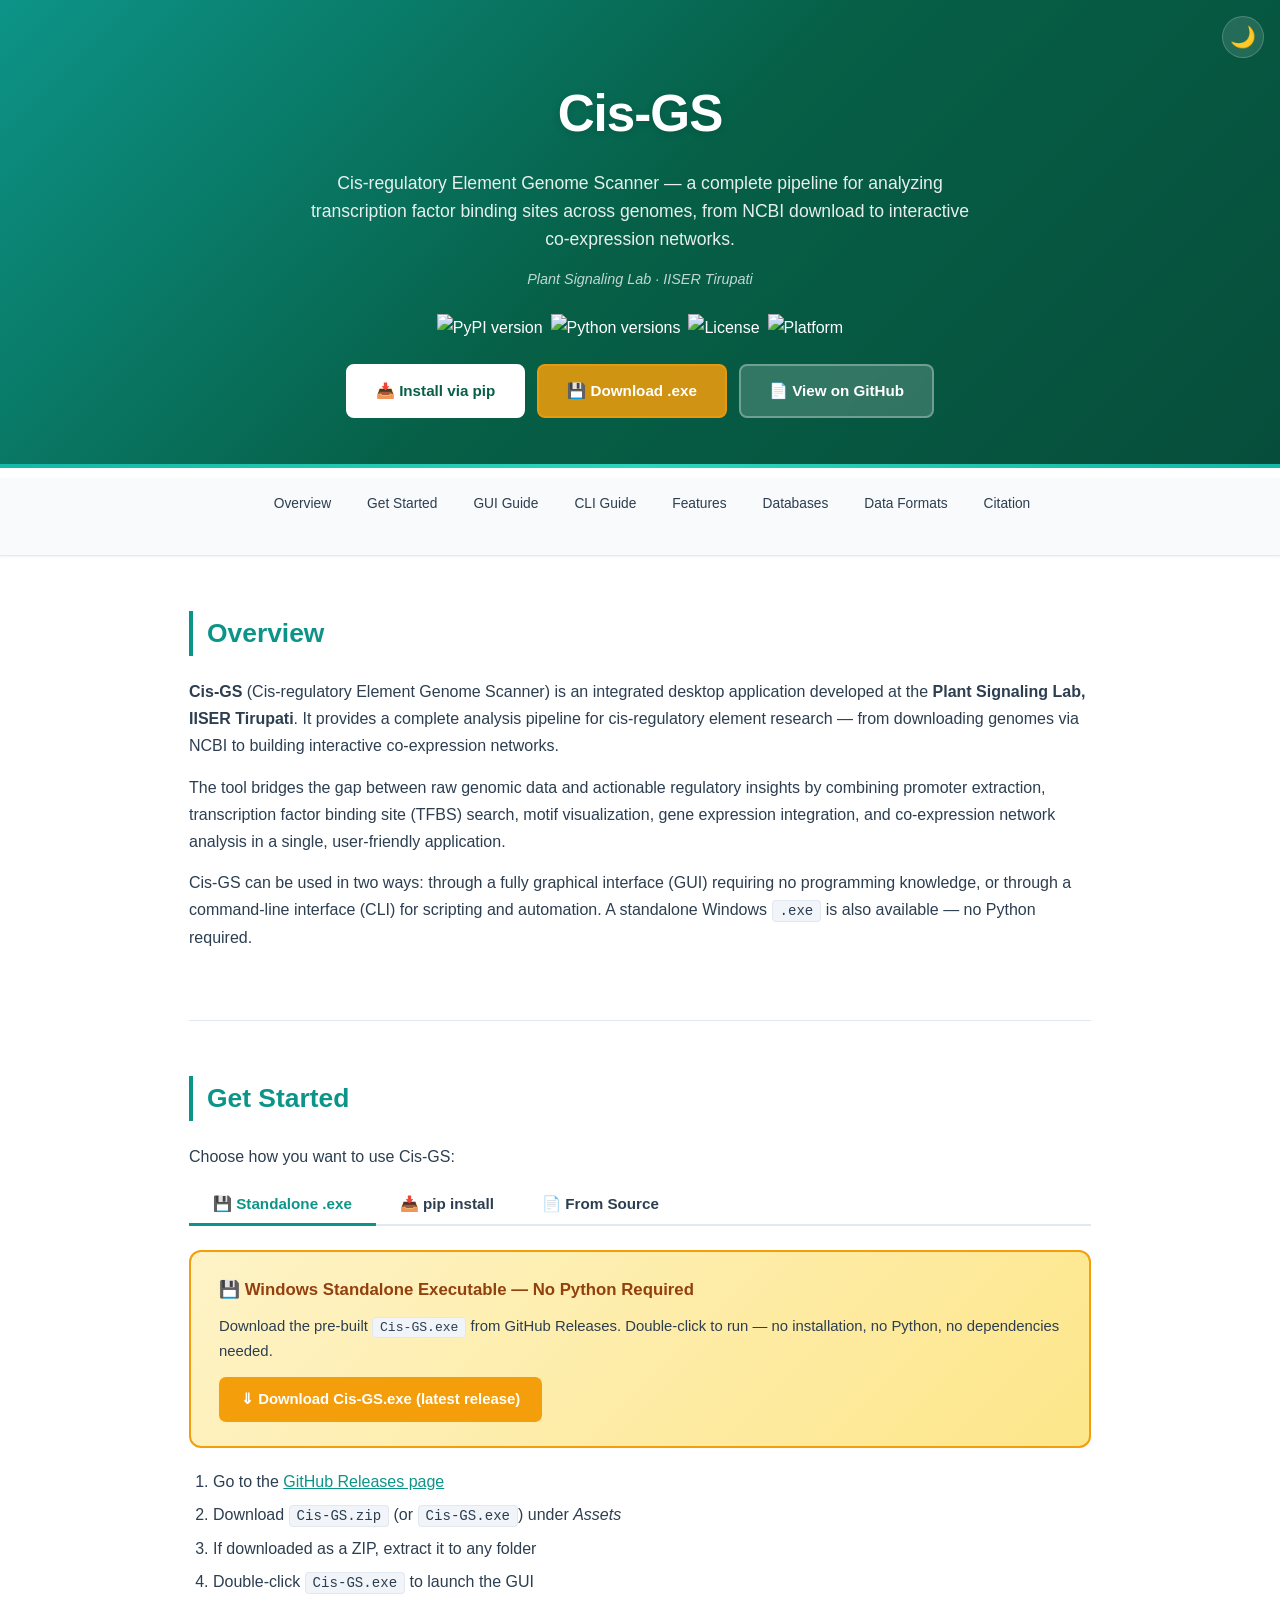
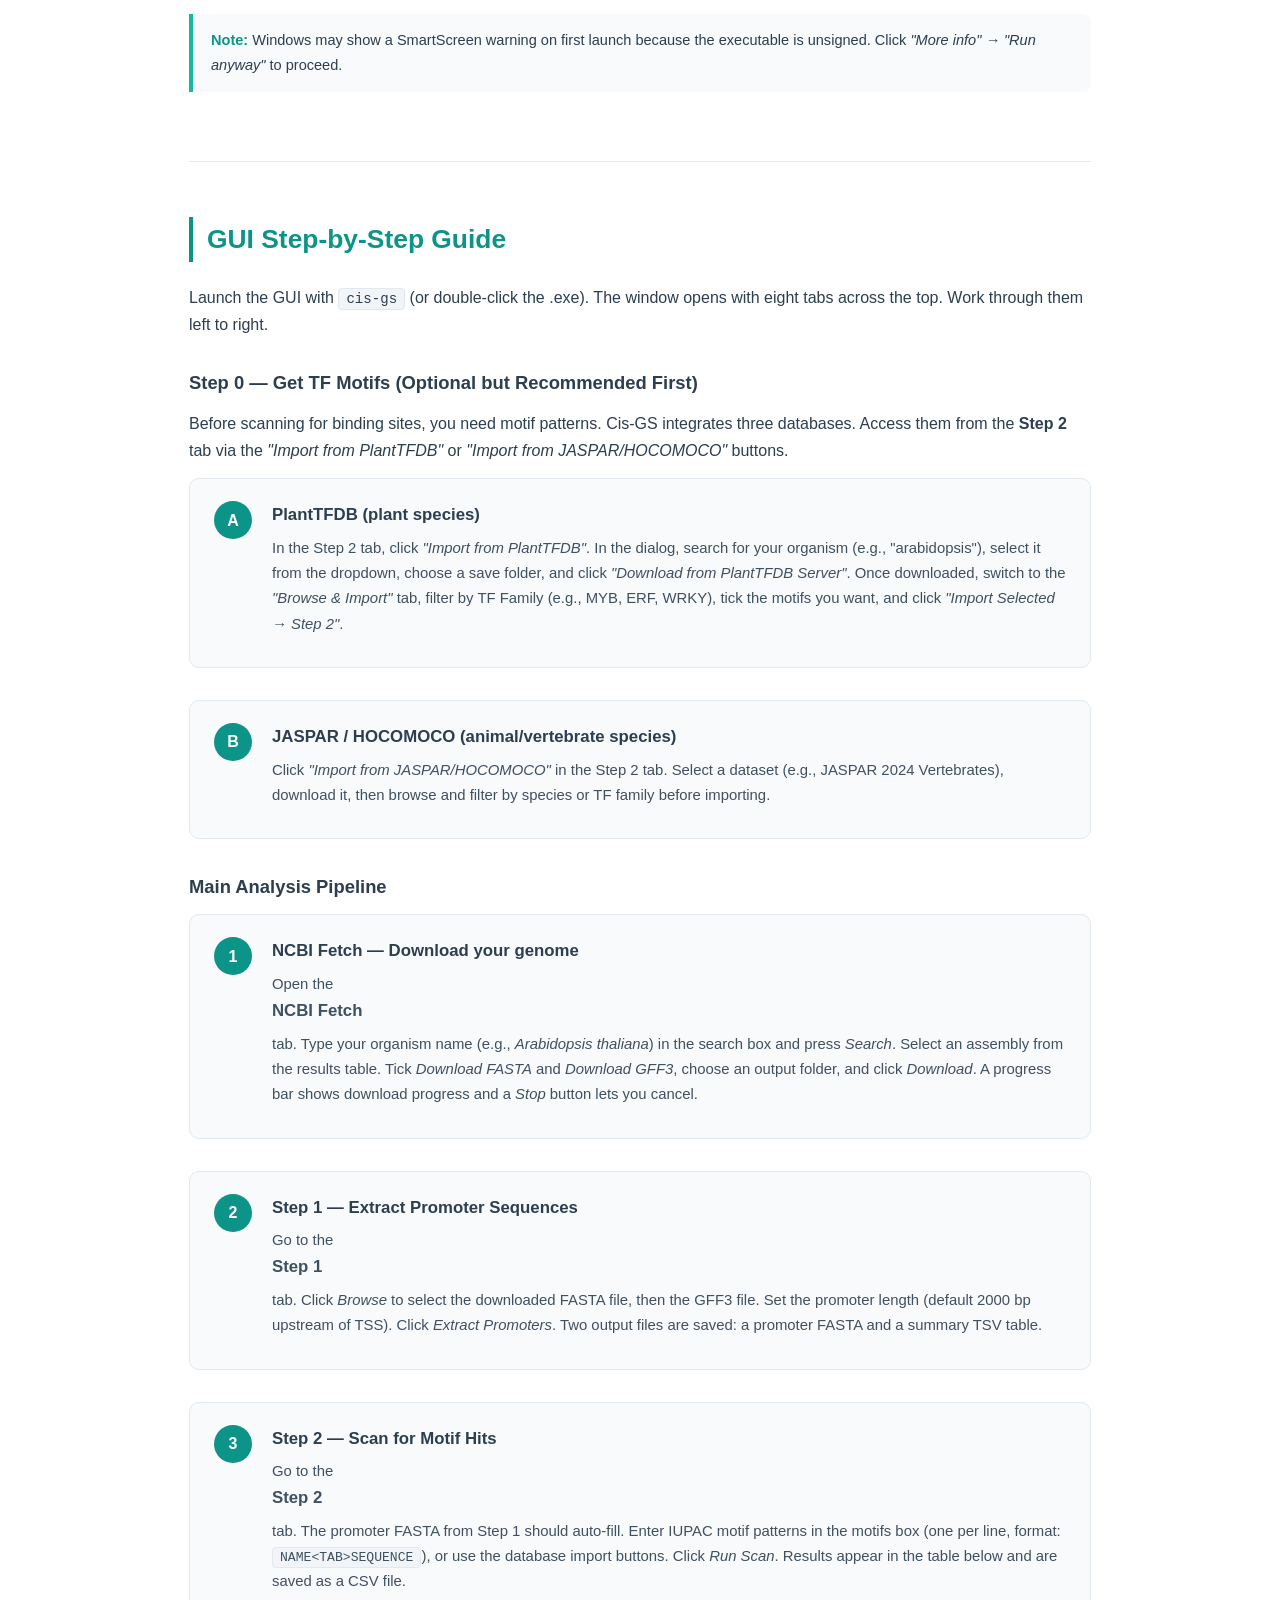
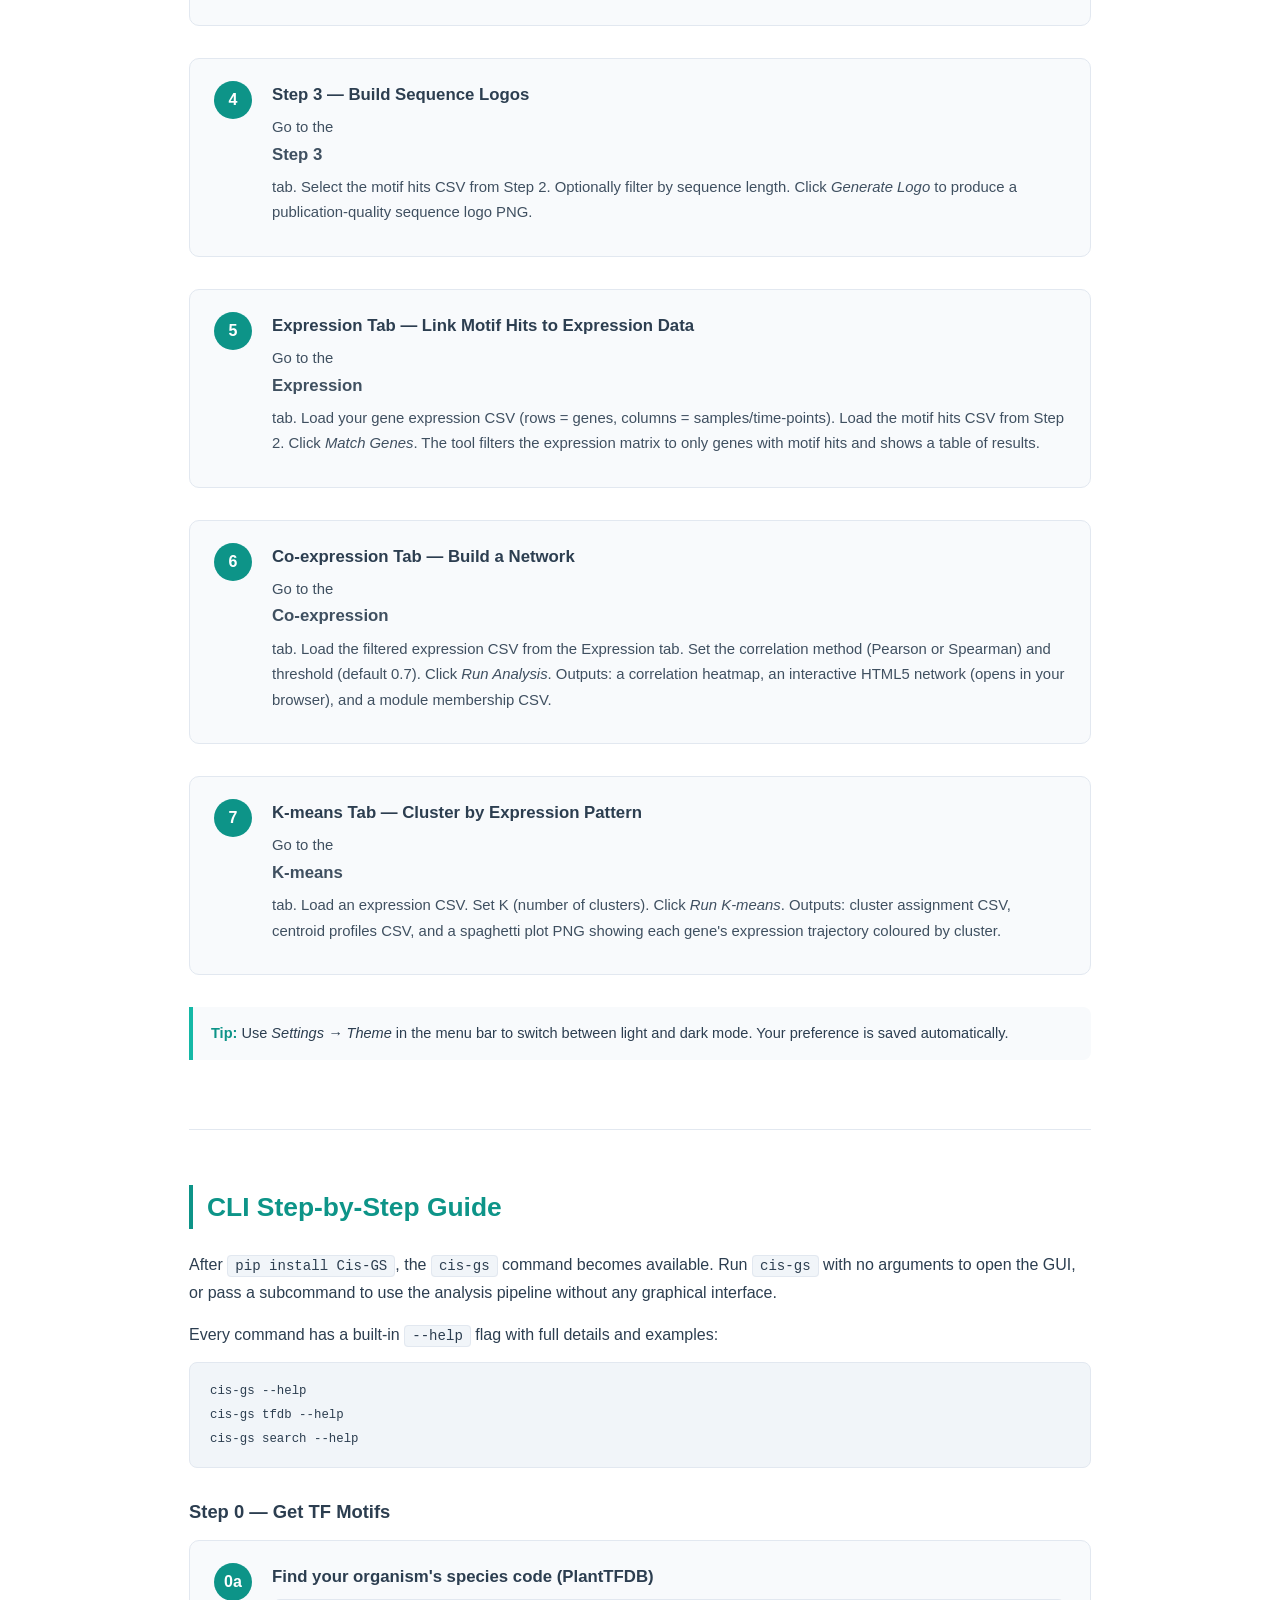
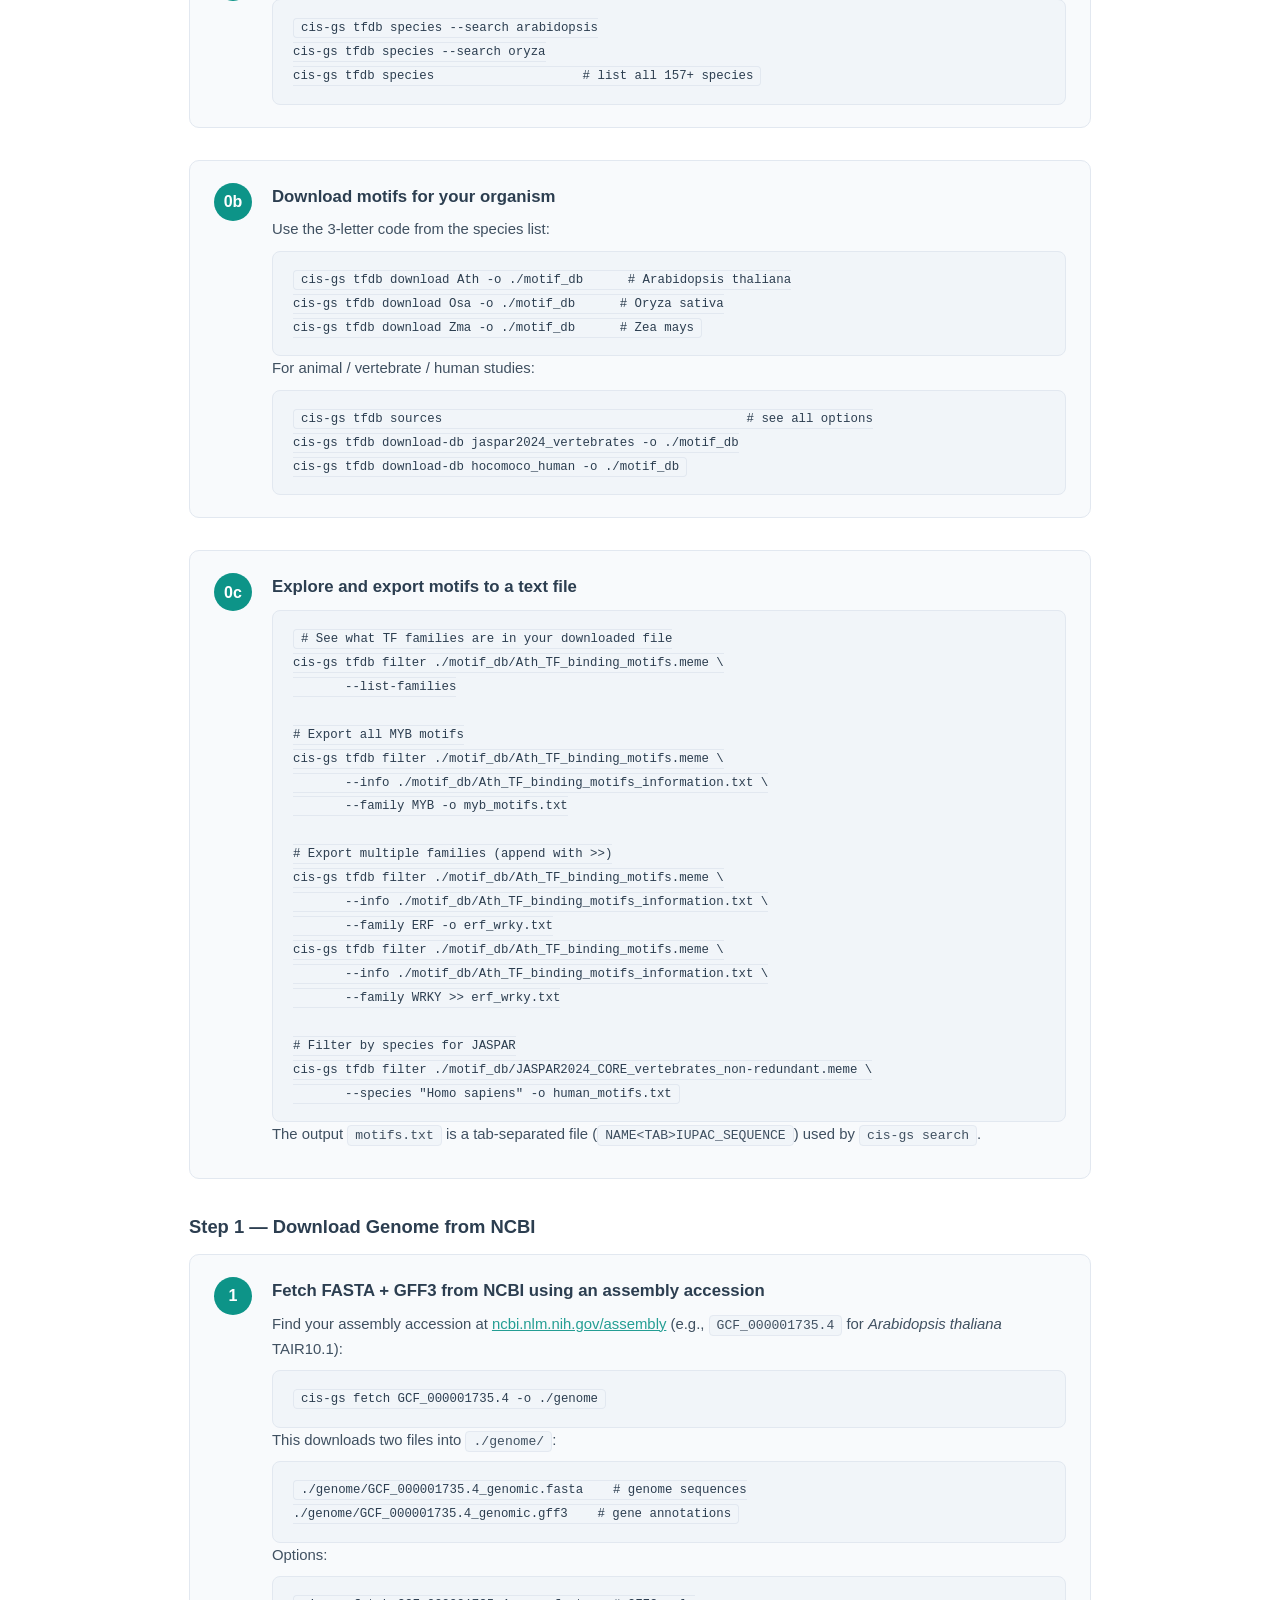
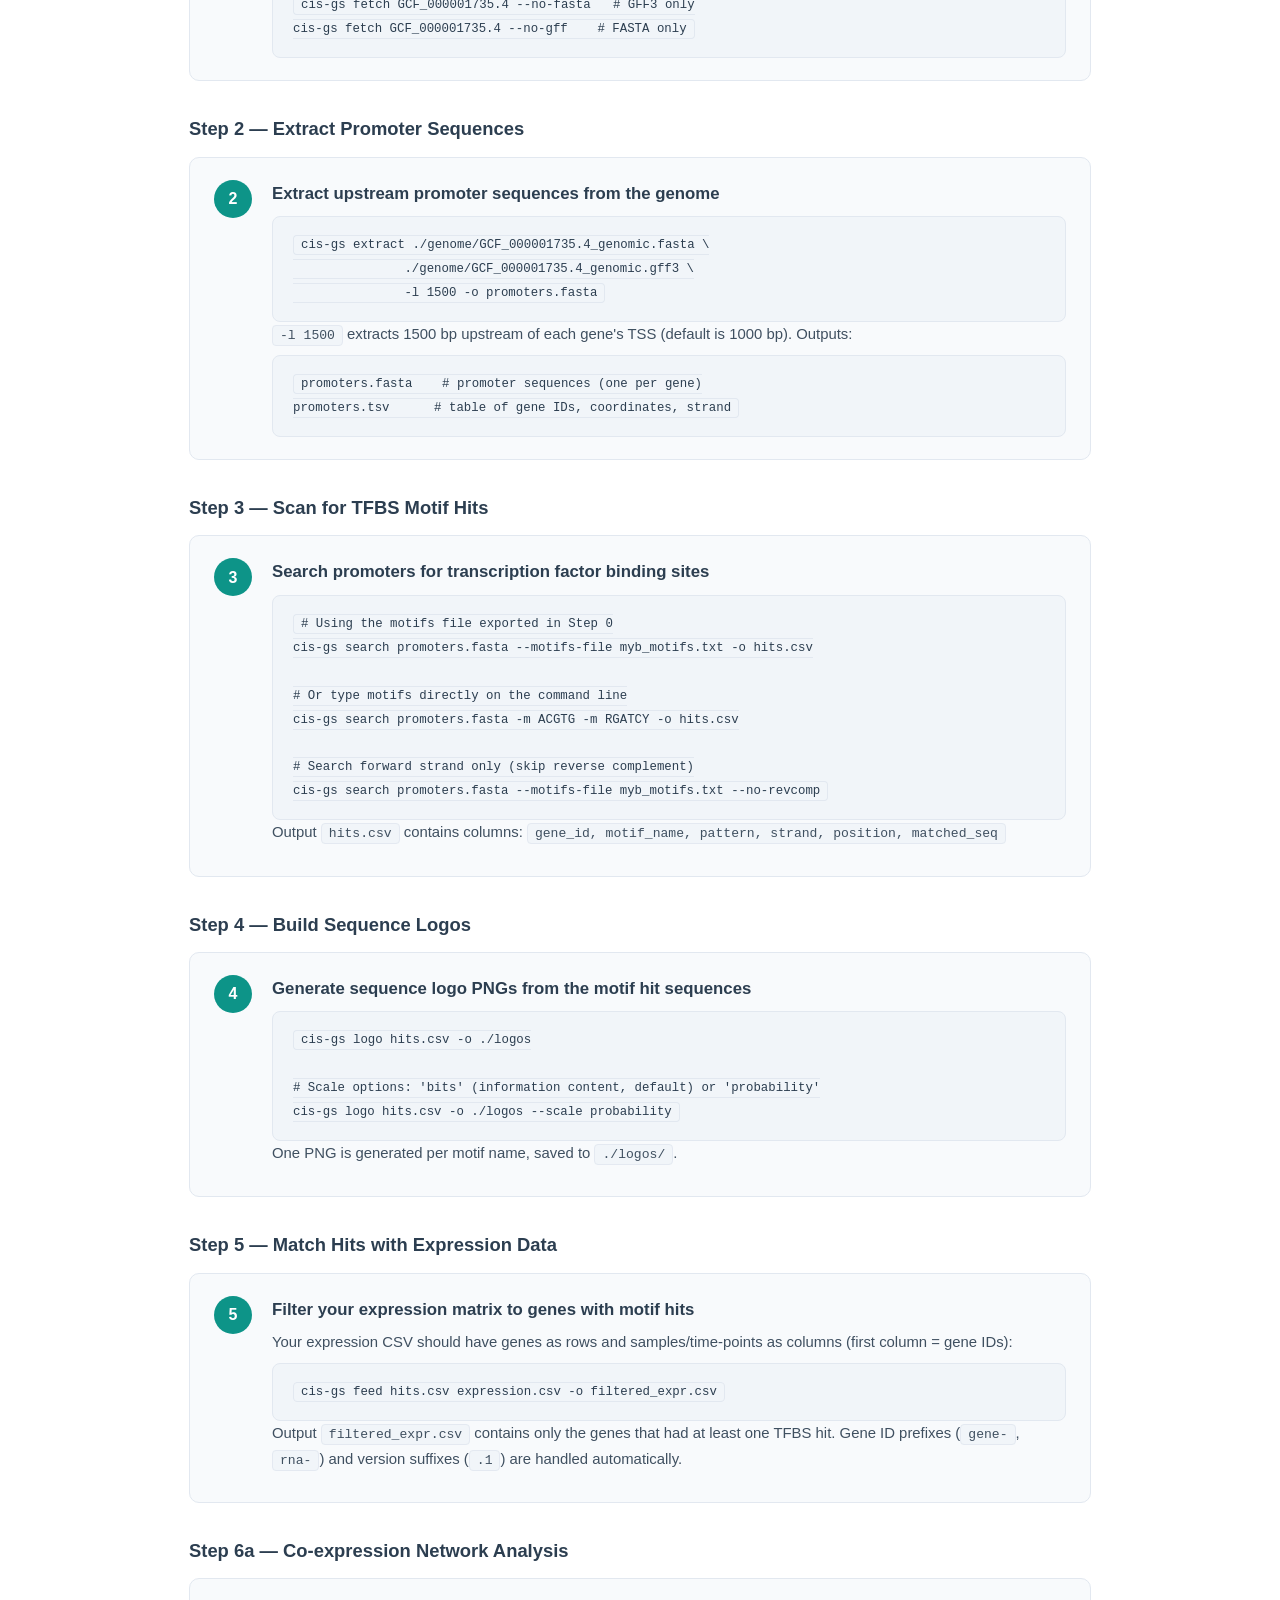
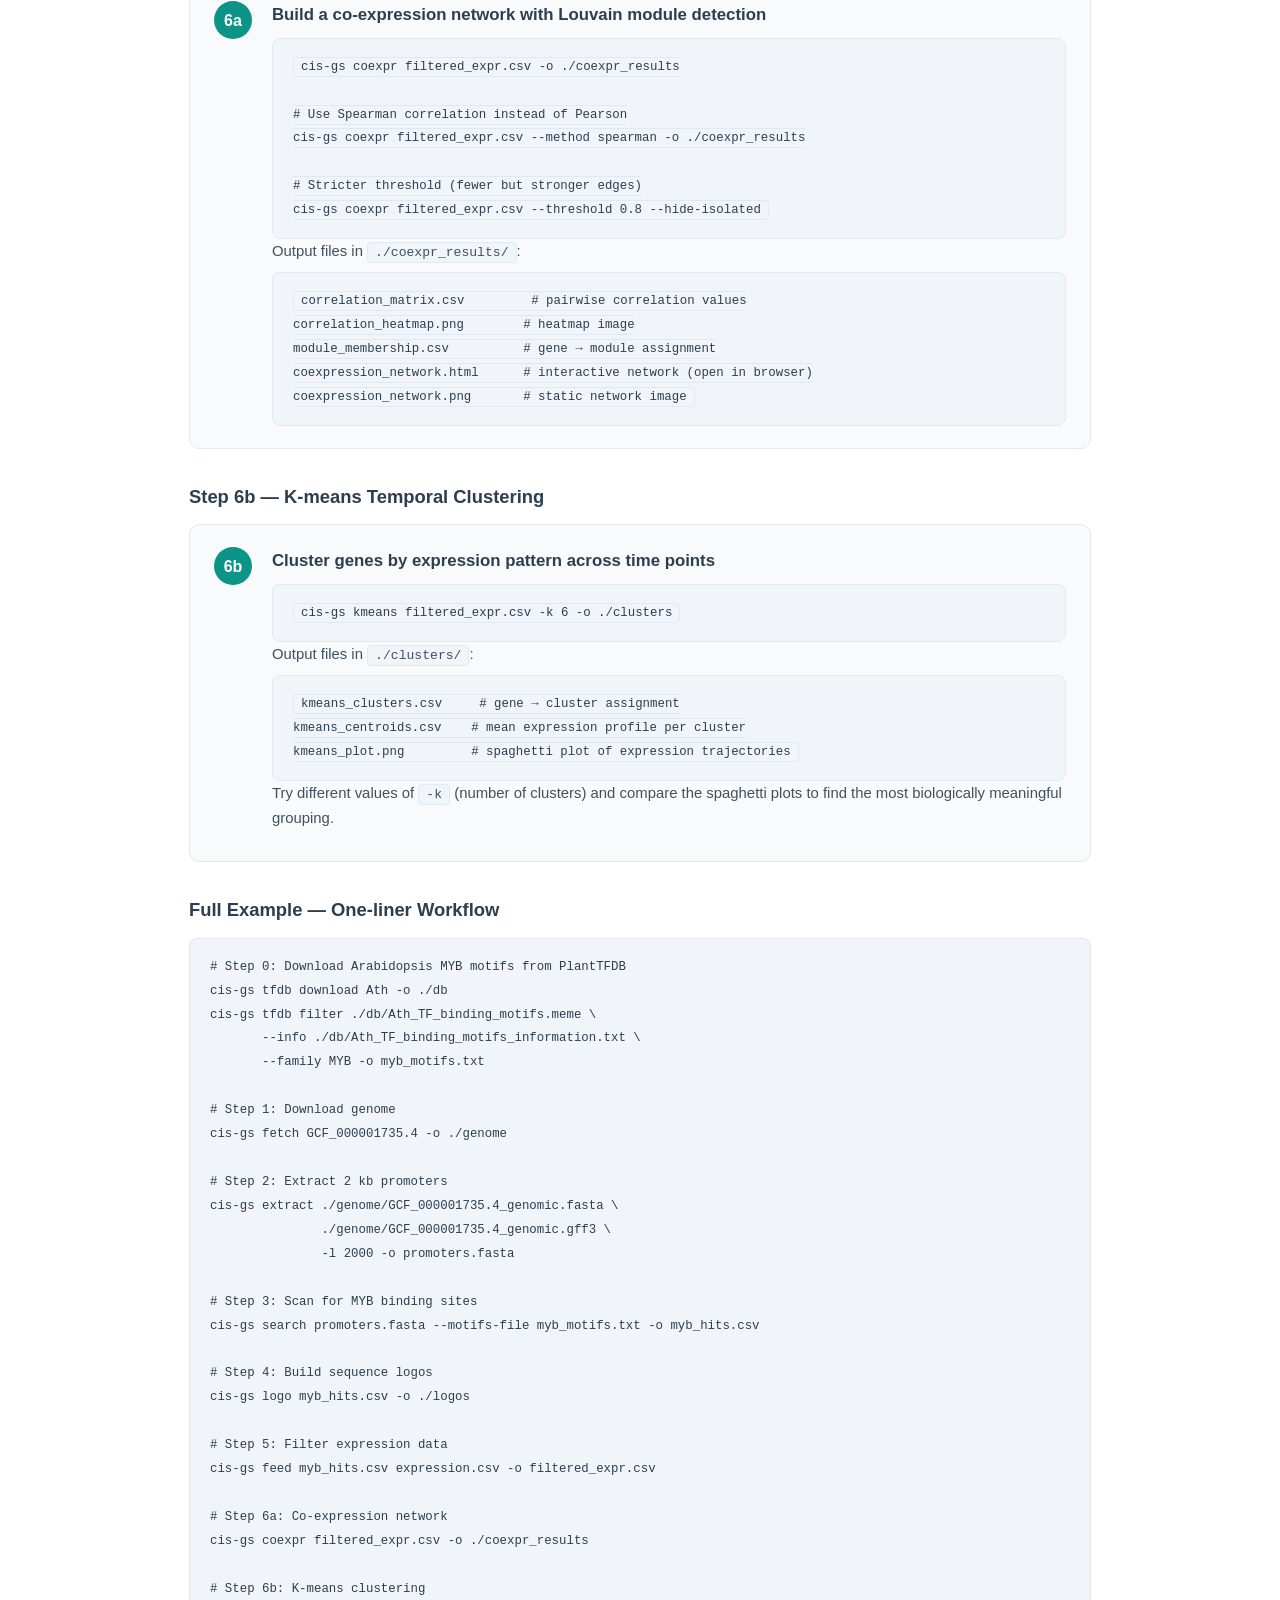
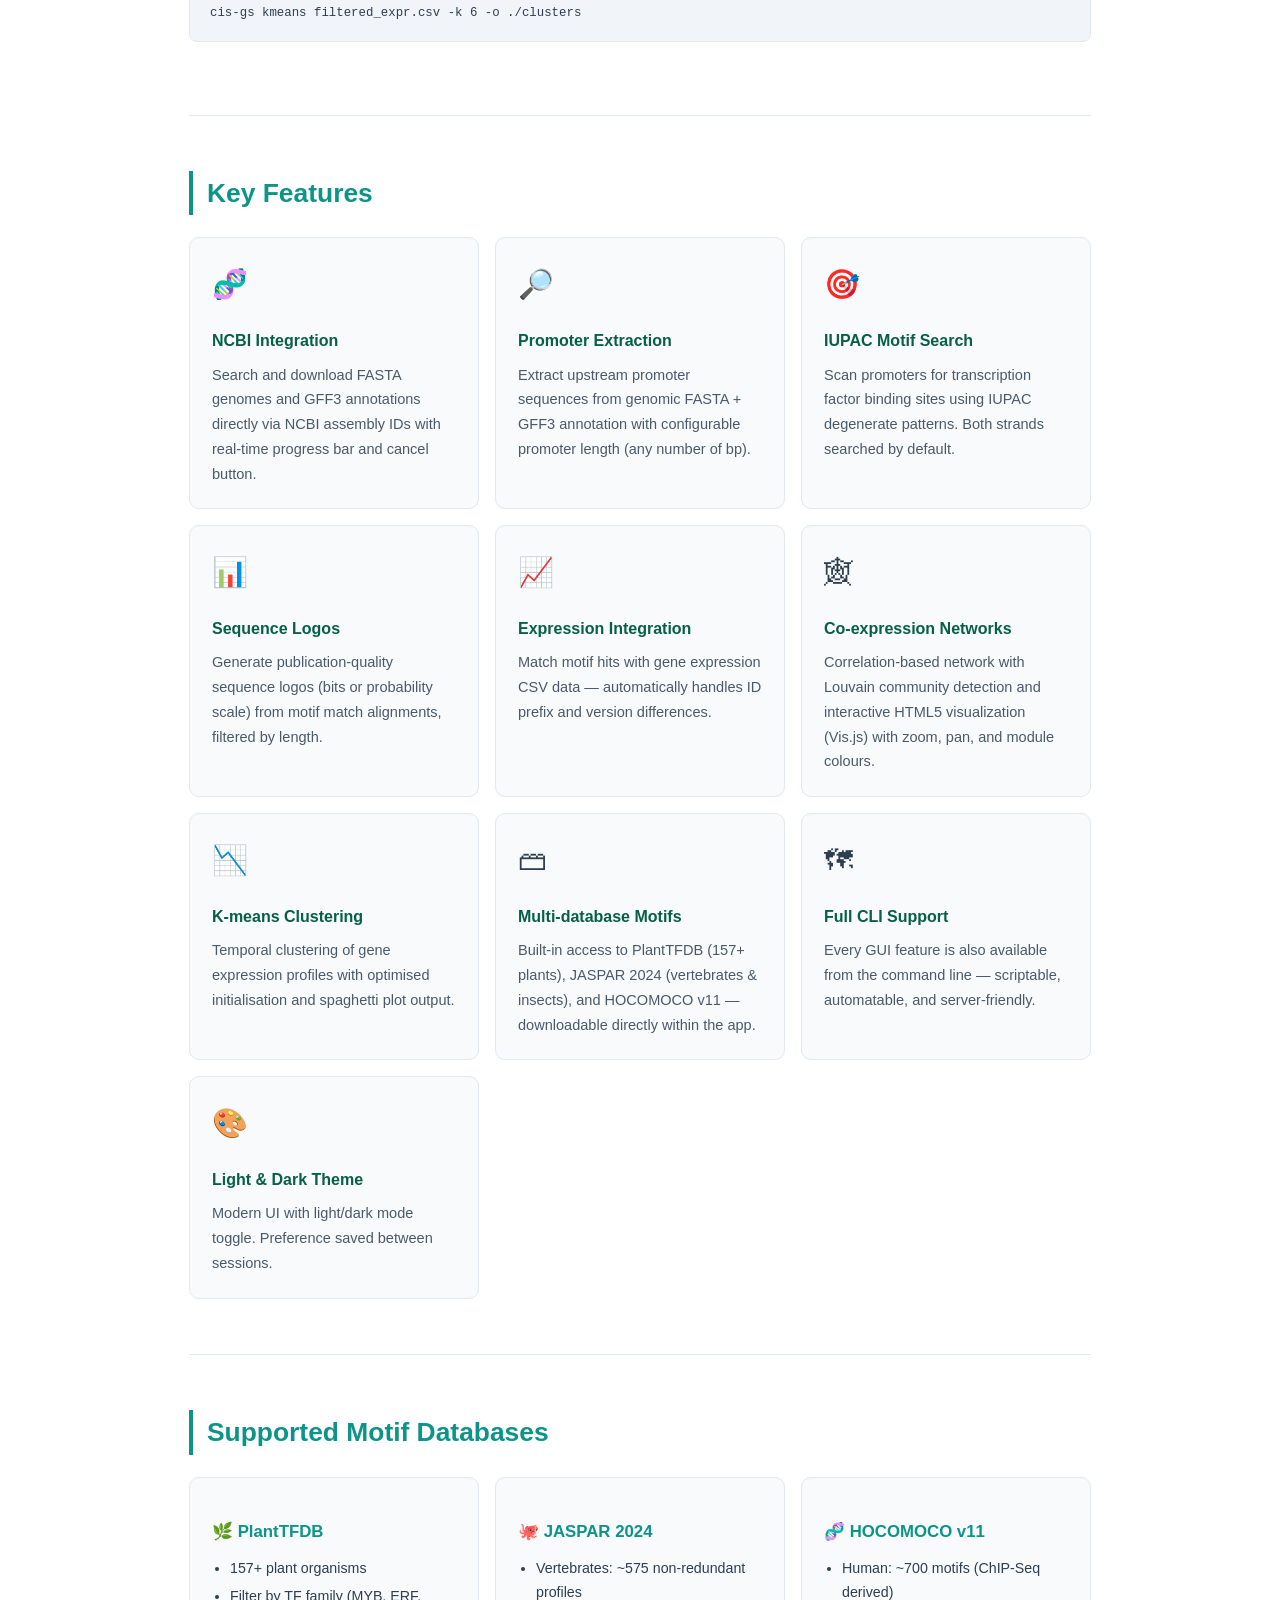
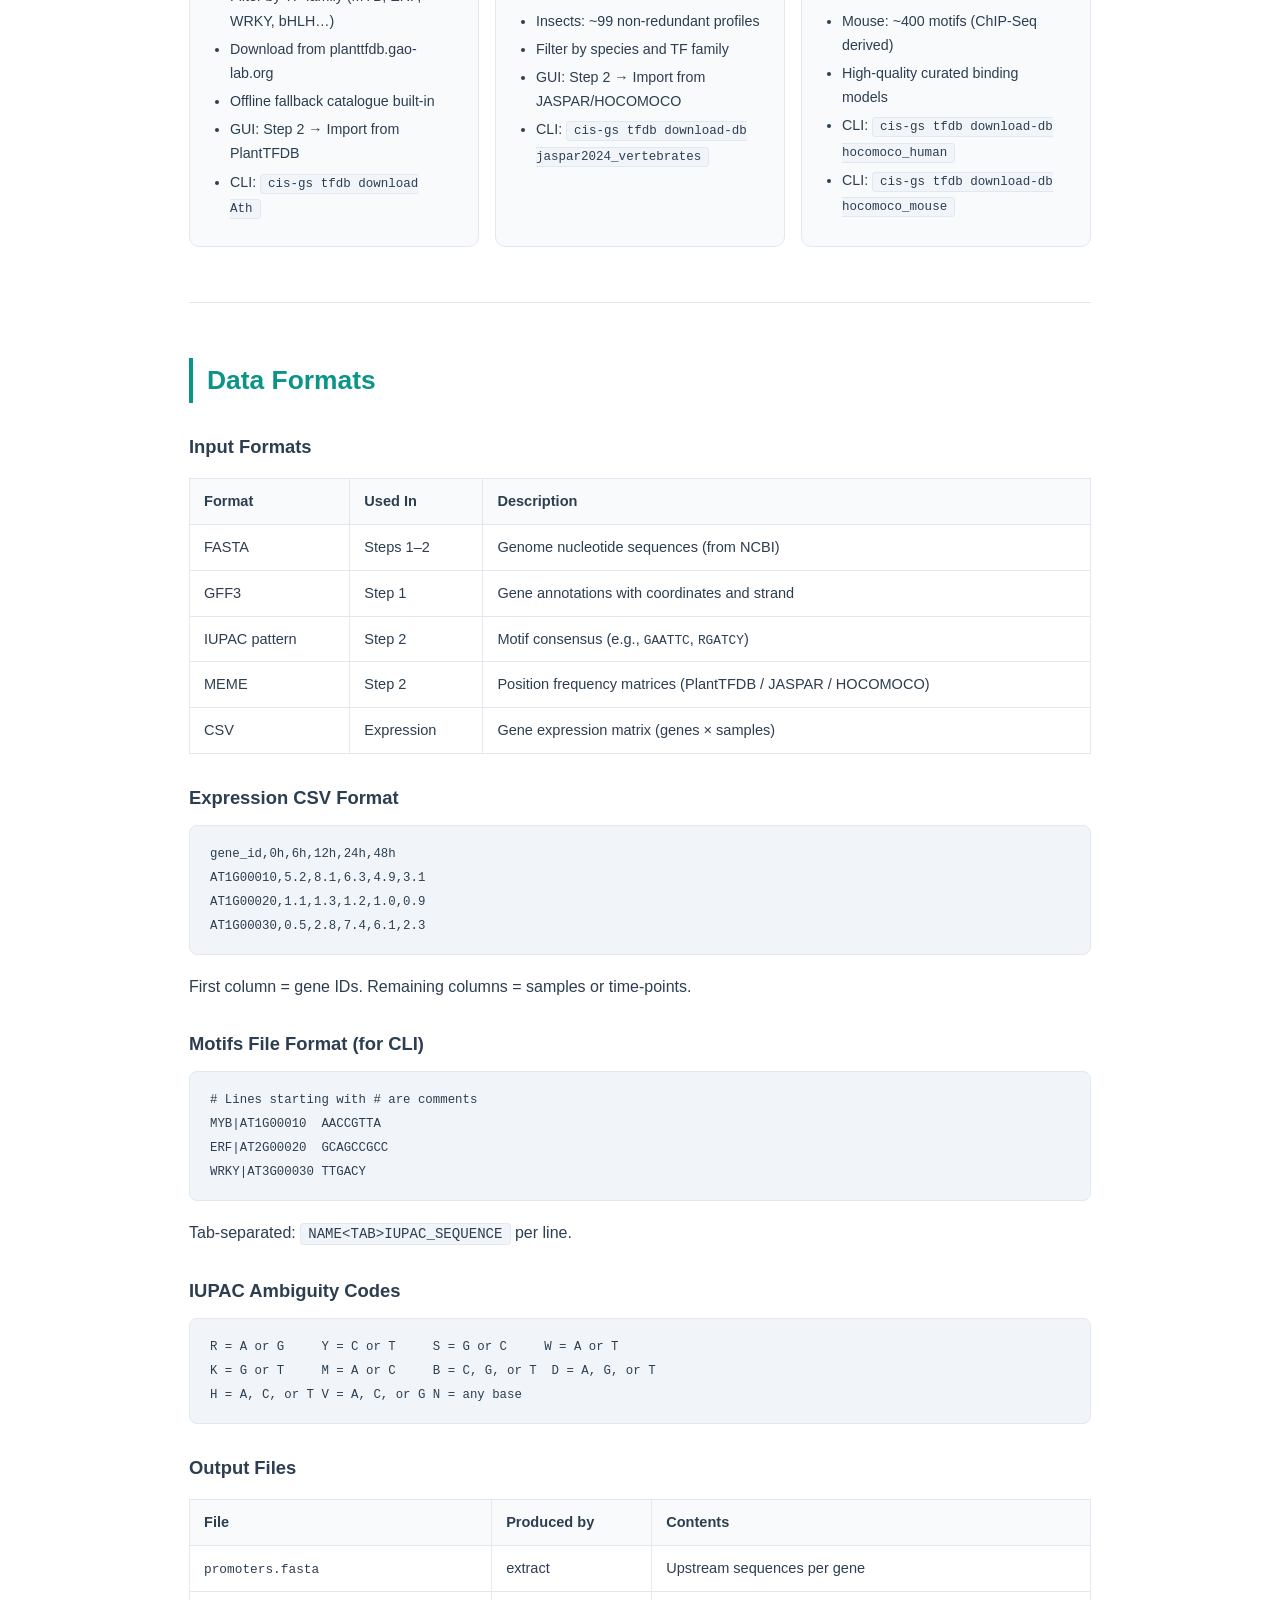
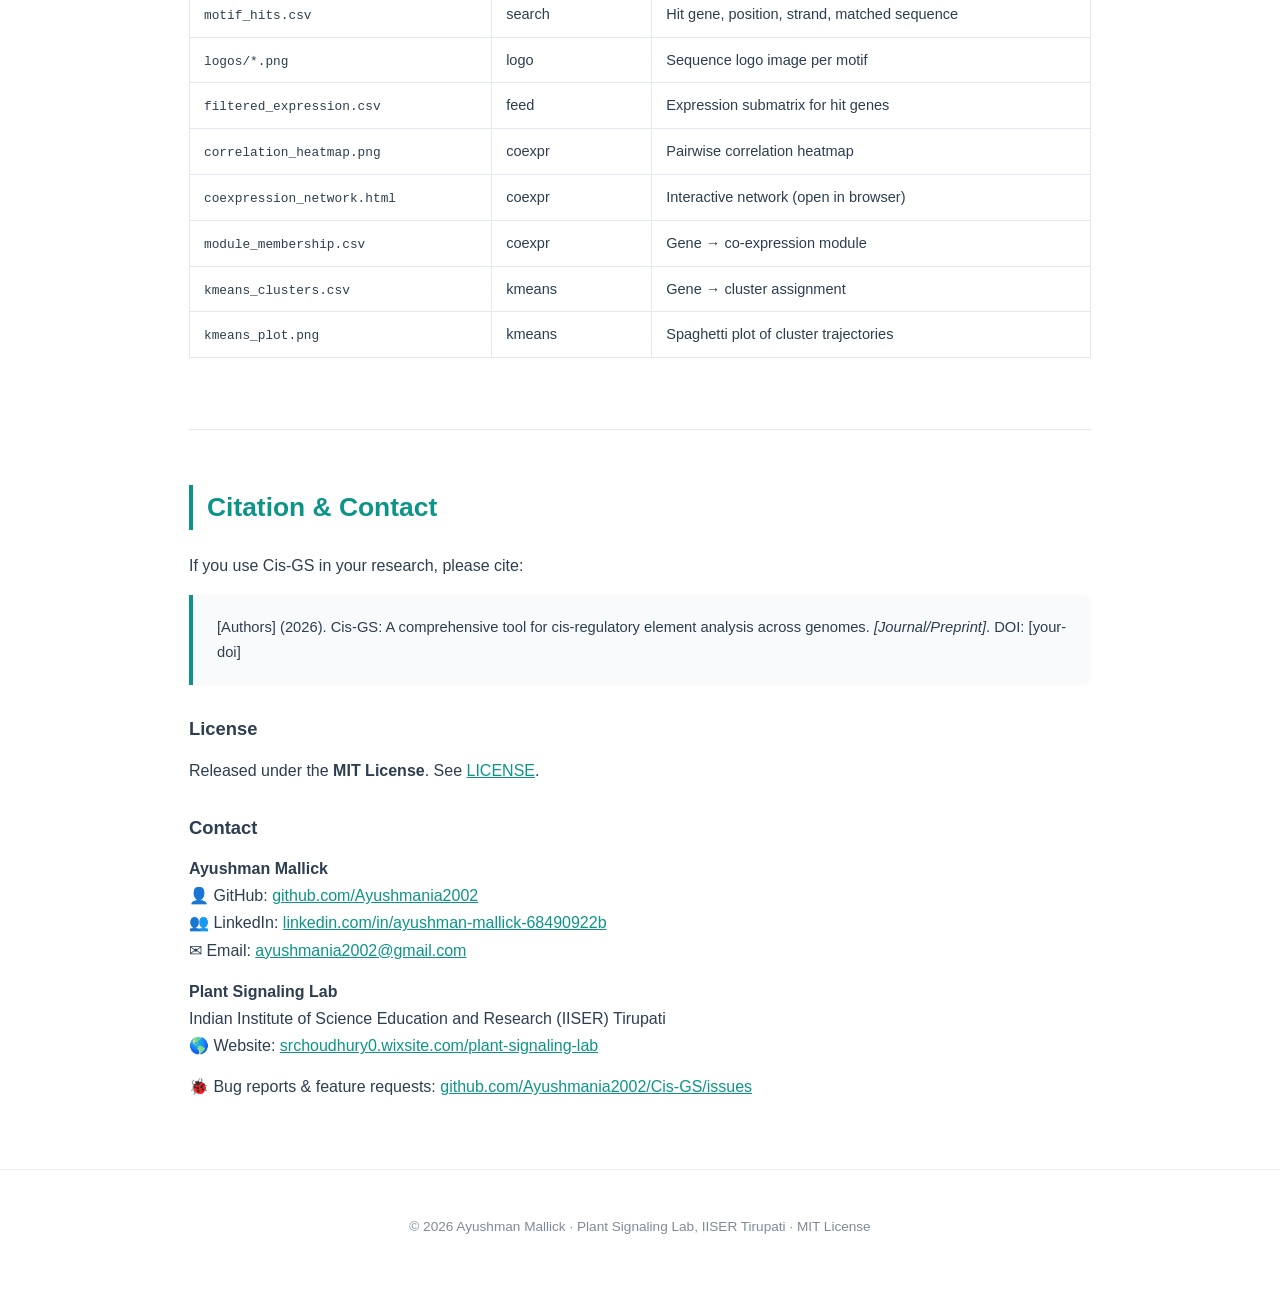
==== docs/index.html @ ee440f46 "v1.0.0 - initial public release" ====
<!DOCTYPE html>
<html lang="en">
<head>
    <meta charset="UTF-8">
    <meta name="viewport" content="width=device-width, initial-scale=1.0">
    <title>Cis-GS — Cis-regulatory Element Genome Scanner</title>
    <meta name="description" content="Cis-GS: A desktop tool for analyzing cis-regulatory elements, motif discovery, gene expression integration, and co-expression network visualization across genomes.">
    <style>
        :root {
            --bg: #ffffff;
            --text: #2c3e50;
            --accent: #0d9488;
            --accent-light: #14b8a6;
            --accent-dark: #065f46;
            --code-bg: #f1f5f9;
            --border: #e2e8f0;
            --card-bg: #f8fafc;
            --step-num: #0d9488;
        }
        [data-theme="dark"] {
            --bg: #1a1a2e;
            --text: #e2e8f0;
            --accent: #14b8a6;
            --accent-light: #2dd4bf;
            --accent-dark: #0d9488;
            --code-bg: #16213e;
            --border: #334155;
            --card-bg: #16213e;
            --step-num: #2dd4bf;
        }
        * { margin: 0; padding: 0; box-sizing: border-box; }
        body {
            font-family: -apple-system, BlinkMacSystemFont, 'Segoe UI', Roboto, 'Helvetica Neue', sans-serif;
            background: var(--bg);
            color: var(--text);
            line-height: 1.7;
            transition: background 0.3s, color 0.3s;
        }
        .container { max-width: 950px; margin: 0 auto; padding: 0 24px; }
        header {
            background: linear-gradient(135deg, #0d9488 0%, #065f46 50%, #064e3b 100%);
            color: white;
            padding: 70px 0 50px;
            text-align: center;
            position: relative;
        }
        header::after {
            content: '';
            position: absolute;
            bottom: 0; left: 0; right: 0;
            height: 4px;
            background: linear-gradient(90deg, #14b8a6, #2dd4bf, #14b8a6);
        }
        header h1 { font-size: 3.2rem; font-weight: 800; letter-spacing: -1px; text-shadow: 0 2px 8px rgba(0,0,0,.15); }
        header .subtitle { font-size: 1.1rem; opacity: .9; margin-top: 12px; max-width: 680px; margin-inline: auto; line-height: 1.6; }
        header .org { font-size: .9rem; opacity: .75; margin-top: 8px; font-style: italic; }
        .badges { margin-top: 22px; display: flex; gap: 8px; justify-content: center; flex-wrap: wrap; }
        .badges img { height: 22px; }
        .btn-group { display: flex; gap: 12px; margin-top: 28px; justify-content: center; flex-wrap: wrap; }
        .btn {
            display: inline-block; padding: 12px 28px;
            background: rgba(255,255,255,.18); color: white;
            text-decoration: none; border-radius: 8px;
            font-weight: 600; font-size: .95rem;
            border: 2px solid rgba(255,255,255,.3);
            transition: all .25s; backdrop-filter: blur(4px);
        }
        .btn:hover { background: rgba(255,255,255,.3); border-color: rgba(255,255,255,.5); transform: translateY(-1px); }
        .btn-primary { background: white; color: #065f46; border-color: white; }
        .btn-primary:hover { background: #f0fdfa; border-color: #f0fdfa; }
        .btn-exe { background: rgba(245,158,11,.85); border-color: rgba(245,158,11,.6); }
        .btn-exe:hover { background: rgba(245,158,11,1); }

        .theme-toggle {
            position: fixed; top: 16px; right: 16px; z-index: 100;
            background: rgba(255,255,255,.12); border: 1px solid rgba(255,255,255,.2);
            color: white; font-size: 1.3rem; cursor: pointer;
            border-radius: 50%; width: 42px; height: 42px;
            backdrop-filter: blur(8px); transition: background .2s;
        }
        .theme-toggle:hover { background: rgba(255,255,255,.25); }

        nav {
            background: var(--card-bg); border-bottom: 1px solid var(--border);
            position: sticky; top: 0; z-index: 50;
            box-shadow: 0 1px 3px rgba(0,0,0,.05);
        }
        nav ul { list-style: none; display: flex; overflow-x: auto; justify-content: center; }
        nav a {
            display: block; padding: 14px 18px; color: var(--text);
            text-decoration: none; font-size: .86rem; font-weight: 500;
            white-space: nowrap; border-bottom: 2px solid transparent;
            transition: border-color .2s, color .2s;
        }
        nav a:hover { border-bottom-color: var(--accent); color: var(--accent); }

        section { padding: 55px 0; border-bottom: 1px solid var(--border); }
        section:last-child { border-bottom: none; }
        h2 {
            font-size: 1.65rem; font-weight: 700; margin-bottom: 22px;
            color: var(--accent); border-left: 4px solid var(--accent);
            padding-left: 14px;
        }
        h3 { font-size: 1.15rem; margin: 28px 0 12px; font-weight: 600; }
        h4 { font-size: 1rem; margin: 18px 0 8px; font-weight: 600; }
        p { margin-bottom: 14px; }
        ul, ol { margin: 10px 0 18px 24px; }
        li { margin-bottom: 6px; }
        a { color: var(--accent); }

        pre {
            background: var(--code-bg); border: 1px solid var(--border);
            border-radius: 8px; padding: 16px 20px; overflow-x: auto;
            font-size: .88rem; margin: 12px 0 18px;
        }
        code { font-family: 'Fira Code','Cascadia Code','JetBrains Mono',Consolas,monospace; font-size: .88em; }
        p code, li code {
            background: var(--code-bg); padding: 2px 7px;
            border-radius: 4px; border: 1px solid var(--border);
        }

        /* Tab switcher */
        .tab-bar { display: flex; gap: 0; border-bottom: 2px solid var(--border); margin-bottom: 24px; flex-wrap: wrap; }
        .tab-btn {
            padding: 10px 24px; background: none; border: none; color: var(--text);
            font-size: .95rem; font-weight: 600; cursor: pointer;
            border-bottom: 3px solid transparent; margin-bottom: -2px;
            transition: color .2s, border-color .2s;
        }
        .tab-btn.active { color: var(--accent); border-bottom-color: var(--accent); }
        .tab-btn:hover { color: var(--accent); }
        .tab-pane { display: none; }
        .tab-pane.active { display: block; }

        /* Steps */
        .steps { list-style: none; margin: 0; padding: 0; }
        .steps > li {
            display: flex; gap: 20px; margin-bottom: 32px;
            padding: 22px 24px; background: var(--card-bg);
            border: 1px solid var(--border); border-radius: 10px;
            transition: box-shadow .2s;
        }
        .steps > li:hover { box-shadow: 0 4px 16px rgba(0,0,0,.06); }
        .step-num {
            flex-shrink: 0; width: 38px; height: 38px;
            background: var(--accent); color: white; border-radius: 50%;
            display: flex; align-items: center; justify-content: center;
            font-weight: 700; font-size: 1rem;
        }
        .step-body { flex: 1; }
        .step-body strong { font-size: 1.05rem; display: block; margin-bottom: 6px; }
        .step-body p { margin-bottom: 8px; font-size: .93rem; opacity: .9; }
        .step-body pre { margin: 8px 0 0; }

        /* Download box */
        .download-box {
            background: linear-gradient(135deg, #fef3c7, #fde68a);
            border: 2px solid #f59e0b;
            border-radius: 12px; padding: 24px 28px; margin: 20px 0;
        }
        [data-theme="dark"] .download-box {
            background: linear-gradient(135deg, #451a03, #78350f);
            border-color: #d97706;
        }
        .download-box h4 { color: #92400e; margin: 0 0 10px; font-size: 1.05rem; }
        [data-theme="dark"] .download-box h4 { color: #fcd34d; }
        .download-box p { margin: 0 0 12px; font-size: .93rem; }
        .download-box a {
            display: inline-block; background: #f59e0b; color: white;
            padding: 10px 22px; border-radius: 7px; font-weight: 600;
            text-decoration: none; font-size: .93rem; transition: background .2s;
        }
        .download-box a:hover { background: #d97706; }

        /* Install highlight */
        .install-highlight {
            background: linear-gradient(135deg, var(--card-bg), var(--bg));
            border: 2px solid var(--accent); border-radius: 12px;
            padding: 26px; text-align: center; margin: 20px 0;
        }
        .install-highlight pre { display: inline-block; text-align: left; font-size: 1.05rem; border-color: var(--accent); margin: 10px 0 0; }

        /* Feature cards */
        .features { display: grid; grid-template-columns: repeat(auto-fit,minmax(255px,1fr)); gap: 16px; margin-top: 20px; }
        .feature-card {
            background: var(--card-bg); border: 1px solid var(--border);
            border-radius: 10px; padding: 22px; transition: transform .2s, box-shadow .2s;
        }
        .feature-card:hover { transform: translateY(-2px); box-shadow: 0 4px 16px rgba(0,0,0,.06); }
        .feature-card .icon { font-size: 1.8rem; margin-bottom: 10px; display: block; }
        .feature-card h4 { font-size: 1rem; margin-bottom: 8px; color: var(--accent-dark); }
        [data-theme="dark"] .feature-card h4 { color: var(--accent-light); }
        .feature-card p { font-size: .91rem; margin: 0; opacity: .85; }

        table { width: 100%; border-collapse: collapse; margin: 16px 0; font-size: .91rem; }
        th, td { padding: 10px 14px; border: 1px solid var(--border); text-align: left; }
        th { background: var(--card-bg); font-weight: 600; }

        .db-grid { display: grid; grid-template-columns: repeat(auto-fit,minmax(260px,1fr)); gap: 16px; margin-top: 16px; }
        .db-card { background: var(--card-bg); border: 1px solid var(--border); border-radius: 10px; padding: 22px; }
        .db-card h4 { color: var(--accent); margin-bottom: 10px; font-size: 1.05rem; }
        .db-card ul { margin: 0; padding-left: 18px; }
        .db-card li { font-size: .89rem; margin-bottom: 4px; }

        .citation-box {
            background: var(--card-bg); border-left: 4px solid var(--accent);
            border-radius: 0 8px 8px 0; padding: 20px 24px; margin: 16px 0; font-size: .92rem;
        }
        footer { text-align: center; padding: 45px 0; font-size: .85rem; opacity: .6; border-top: 1px solid var(--border); }

        .note {
            background: var(--card-bg); border-left: 4px solid var(--accent-light);
            border-radius: 0 8px 8px 0; padding: 14px 18px;
            margin: 14px 0; font-size: .91rem;
        }
        .note strong { color: var(--accent); }

        @media (max-width: 640px) {
            header h1 { font-size: 2.2rem; }
            header { padding: 50px 0 35px; }
            .features { grid-template-columns: 1fr; }
            nav a { padding: 12px 12px; font-size: .82rem; }
            .steps > li { flex-direction: column; gap: 12px; }
        }
    </style>
</head>
<body>
<button class="theme-toggle" onclick="toggleTheme()" title="Toggle theme" aria-label="Toggle theme">&#127769;</button>

<!-- HEADER -->
<header>
    <div class="container">
        <h1>Cis-GS</h1>
        <p class="subtitle">
            Cis-regulatory Element Genome Scanner &mdash; a complete pipeline for analyzing
            transcription factor binding sites across genomes, from NCBI download to
            interactive co-expression networks.
        </p>
        <p class="org">Plant Signaling Lab &middot; IISER Tirupati</p>
        <div class="badges">
            <img src="https://img.shields.io/pypi/v/Cis-GS?color=teal&style=flat-square" alt="PyPI version">
            <img src="https://img.shields.io/pypi/pyversions/Cis-GS?style=flat-square" alt="Python versions">
            <img src="https://img.shields.io/badge/license-MIT-brightgreen?style=flat-square" alt="License">
            <img src="https://img.shields.io/badge/platform-Win%20%7C%20Linux%20%7C%20macOS-blue?style=flat-square" alt="Platform">
        </div>
        <div class="btn-group">
            <a href="https://pypi.org/project/Cis-GS/" class="btn btn-primary">&#128229; Install via pip</a>
            <a href="https://github.com/Ayushmania2002/Cis-GS/releases/latest" class="btn btn-exe">&#128190; Download .exe</a>
            <a href="https://github.com/Ayushmania2002/Cis-GS" class="btn">&#128196; View on GitHub</a>
        </div>
    </div>
</header>

<!-- NAVIGATION -->
<nav>
    <div class="container">
        <ul>
            <li><a href="#overview">Overview</a></li>
            <li><a href="#get-started">Get Started</a></li>
            <li><a href="#gui-guide">GUI Guide</a></li>
            <li><a href="#cli-guide">CLI Guide</a></li>
            <li><a href="#features">Features</a></li>
            <li><a href="#databases">Databases</a></li>
            <li><a href="#formats">Data Formats</a></li>
            <li><a href="#citation">Citation</a></li>
        </ul>
    </div>
</nav>

<main class="container">

<!-- OVERVIEW -->
<section id="overview">
    <h2>Overview</h2>
    <p>
        <strong>Cis-GS</strong> (Cis-regulatory Element Genome Scanner) is an integrated
        desktop application developed at the <strong>Plant Signaling Lab, IISER Tirupati</strong>.
        It provides a complete analysis pipeline for cis-regulatory element research &mdash;
        from downloading genomes via NCBI to building interactive co-expression networks.
    </p>
    <p>
        The tool bridges the gap between raw genomic data and actionable regulatory insights
        by combining promoter extraction, transcription factor binding site (TFBS) search,
        motif visualization, gene expression integration, and co-expression network analysis
        in a single, user-friendly application.
    </p>
    <p>
        Cis-GS can be used in two ways: through a fully graphical interface (GUI) requiring
        no programming knowledge, or through a command-line interface (CLI) for scripting
        and automation. A standalone Windows <code>.exe</code> is also available &mdash; no
        Python required.
    </p>
</section>

<!-- GET STARTED -->
<section id="get-started">
    <h2>Get Started</h2>
    <p>Choose how you want to use Cis-GS:</p>

    <div class="tab-bar">
        <button class="tab-btn active" onclick="showTab('start','exe')">&#128190; Standalone .exe</button>
        <button class="tab-btn" onclick="showTab('start','pip')">&#128229; pip install</button>
        <button class="tab-btn" onclick="showTab('start','src')">&#128196; From Source</button>
    </div>

    <div id="start-exe" class="tab-pane active">
        <div class="download-box">
            <h4>&#128190; Windows Standalone Executable — No Python Required</h4>
            <p>
                Download the pre-built <code>Cis-GS.exe</code> from GitHub Releases.
                Double-click to run — no installation, no Python, no dependencies needed.
            </p>
            <a href="https://github.com/Ayushmania2002/Cis-GS/releases/latest">
                &#8659; Download Cis-GS.exe (latest release)
            </a>
        </div>
        <ol>
            <li>Go to the <a href="https://github.com/Ayushmania2002/Cis-GS/releases/latest">GitHub Releases page</a></li>
            <li>Download <code>Cis-GS.zip</code> (or <code>Cis-GS.exe</code>) under <em>Assets</em></li>
            <li>If downloaded as a ZIP, extract it to any folder</li>
            <li>Double-click <code>Cis-GS.exe</code> to launch the GUI</li>
        </ol>
        <div class="note">
            <strong>Note:</strong> Windows may show a SmartScreen warning on first launch because
            the executable is unsigned. Click <em>"More info" &rarr; "Run anyway"</em> to proceed.
        </div>
    </div>

    <div id="start-pip" class="tab-pane">
        <p>Requires Python 3.8 or newer. All dependencies install automatically.</p>
        <div class="install-highlight">
            <strong>Install from PyPI</strong>
            <pre><code>pip install Cis-GS</code></pre>
        </div>
        <p>Then launch the GUI:</p>
        <pre><code>cis-gs</code></pre>
        <p>Or if the <code>cis-gs</code> command is not found (common on some systems):</p>
        <pre><code>python -m cis_gs</code></pre>
        <p>To also get the CLI tools (same package, no extra install needed):</p>
        <pre><code>cis-gs --help            # see all commands
cis-gs fetch --help      # help for a specific command</code></pre>
    </div>

    <div id="start-src" class="tab-pane">
        <pre><code>git clone https://github.com/Ayushmania2002/Cis-GS.git
cd Cis-GS
pip install -e .
cis-gs</code></pre>
        <p>For development (includes PyInstaller for building the .exe):</p>
        <pre><code>pip install -e ".[dev]"</code></pre>
    </div>
</section>

<!-- GUI GUIDE -->
<section id="gui-guide">
    <h2>GUI Step-by-Step Guide</h2>
    <p>
        Launch the GUI with <code>cis-gs</code> (or double-click the .exe). The window opens
        with eight tabs across the top. Work through them left to right.
    </p>

    <h3>Step 0 &mdash; Get TF Motifs (Optional but Recommended First)</h3>
    <p>
        Before scanning for binding sites, you need motif patterns. Cis-GS integrates
        three databases. Access them from the <strong>Step 2</strong> tab via the
        <em>"Import from PlantTFDB"</em> or <em>"Import from JASPAR/HOCOMOCO"</em> buttons.
    </p>
    <ol class="steps">
        <li>
            <div class="step-num">A</div>
            <div class="step-body">
                <strong>PlantTFDB (plant species)</strong>
                <p>In the Step 2 tab, click <em>"Import from PlantTFDB"</em>. In the dialog,
                search for your organism (e.g., "arabidopsis"), select it from the dropdown,
                choose a save folder, and click <em>"Download from PlantTFDB Server"</em>.
                Once downloaded, switch to the <em>"Browse &amp; Import"</em> tab, filter by
                TF Family (e.g., MYB, ERF, WRKY), tick the motifs you want, and click
                <em>"Import Selected → Step 2"</em>.</p>
            </div>
        </li>
        <li>
            <div class="step-num">B</div>
            <div class="step-body">
                <strong>JASPAR / HOCOMOCO (animal/vertebrate species)</strong>
                <p>Click <em>"Import from JASPAR/HOCOMOCO"</em> in the Step 2 tab. Select
                a dataset (e.g., JASPAR 2024 Vertebrates), download it, then browse and
                filter by species or TF family before importing.</p>
            </div>
        </li>
    </ol>

    <h3>Main Analysis Pipeline</h3>
    <ol class="steps">
        <li>
            <div class="step-num">1</div>
            <div class="step-body">
                <strong>NCBI Fetch — Download your genome</strong>
                <p>Open the <strong>NCBI Fetch</strong> tab. Type your organism name
                (e.g., <em>Arabidopsis thaliana</em>) in the search box and press
                <em>Search</em>. Select an assembly from the results table. Tick
                <em>Download FASTA</em> and <em>Download GFF3</em>, choose an output folder,
                and click <em>Download</em>. A progress bar shows download progress and a
                <em>Stop</em> button lets you cancel.</p>
            </div>
        </li>
        <li>
            <div class="step-num">2</div>
            <div class="step-body">
                <strong>Step 1 — Extract Promoter Sequences</strong>
                <p>Go to the <strong>Step 1</strong> tab. Click <em>Browse</em> to select
                the downloaded FASTA file, then the GFF3 file. Set the promoter length
                (default 2000 bp upstream of TSS). Click <em>Extract Promoters</em>.
                Two output files are saved: a promoter FASTA and a summary TSV table.</p>
            </div>
        </li>
        <li>
            <div class="step-num">3</div>
            <div class="step-body">
                <strong>Step 2 — Scan for Motif Hits</strong>
                <p>Go to the <strong>Step 2</strong> tab. The promoter FASTA from Step 1
                should auto-fill. Enter IUPAC motif patterns in the motifs box
                (one per line, format: <code>NAME&lt;TAB&gt;SEQUENCE</code>), or use the
                database import buttons. Click <em>Run Scan</em>. Results appear in the
                table below and are saved as a CSV file.</p>
            </div>
        </li>
        <li>
            <div class="step-num">4</div>
            <div class="step-body">
                <strong>Step 3 — Build Sequence Logos</strong>
                <p>Go to the <strong>Step 3</strong> tab. Select the motif hits CSV from
                Step 2. Optionally filter by sequence length. Click <em>Generate Logo</em>
                to produce a publication-quality sequence logo PNG.</p>
            </div>
        </li>
        <li>
            <div class="step-num">5</div>
            <div class="step-body">
                <strong>Expression Tab — Link Motif Hits to Expression Data</strong>
                <p>Go to the <strong>Expression</strong> tab. Load your gene expression CSV
                (rows = genes, columns = samples/time-points). Load the motif hits CSV from
                Step 2. Click <em>Match Genes</em>. The tool filters the expression matrix
                to only genes with motif hits and shows a table of results.</p>
            </div>
        </li>
        <li>
            <div class="step-num">6</div>
            <div class="step-body">
                <strong>Co-expression Tab — Build a Network</strong>
                <p>Go to the <strong>Co-expression</strong> tab. Load the filtered expression
                CSV from the Expression tab. Set the correlation method (Pearson or Spearman)
                and threshold (default 0.7). Click <em>Run Analysis</em>. Outputs: a
                correlation heatmap, an interactive HTML5 network (opens in your browser),
                and a module membership CSV.</p>
            </div>
        </li>
        <li>
            <div class="step-num">7</div>
            <div class="step-body">
                <strong>K-means Tab — Cluster by Expression Pattern</strong>
                <p>Go to the <strong>K-means</strong> tab. Load an expression CSV. Set K
                (number of clusters). Click <em>Run K-means</em>. Outputs: cluster
                assignment CSV, centroid profiles CSV, and a spaghetti plot PNG showing
                each gene's expression trajectory coloured by cluster.</p>
            </div>
        </li>
    </ol>

    <div class="note">
        <strong>Tip:</strong> Use <em>Settings &rarr; Theme</em> in the menu bar to switch
        between light and dark mode. Your preference is saved automatically.
    </div>
</section>

<!-- CLI GUIDE -->
<section id="cli-guide">
    <h2>CLI Step-by-Step Guide</h2>
    <p>
        After <code>pip install Cis-GS</code>, the <code>cis-gs</code> command becomes available.
        Run <code>cis-gs</code> with no arguments to open the GUI, or pass a subcommand to
        use the analysis pipeline without any graphical interface.
    </p>
    <p>Every command has a built-in <code>--help</code> flag with full details and examples:</p>
    <pre><code>cis-gs --help
cis-gs tfdb --help
cis-gs search --help</code></pre>

    <h3>Step 0 — Get TF Motifs</h3>
    <ol class="steps">
        <li>
            <div class="step-num">0a</div>
            <div class="step-body">
                <strong>Find your organism's species code (PlantTFDB)</strong>
                <pre><code>cis-gs tfdb species --search arabidopsis
cis-gs tfdb species --search oryza
cis-gs tfdb species                    # list all 157+ species</code></pre>
            </div>
        </li>
        <li>
            <div class="step-num">0b</div>
            <div class="step-body">
                <strong>Download motifs for your organism</strong>
                <p>Use the 3-letter code from the species list:</p>
                <pre><code>cis-gs tfdb download Ath -o ./motif_db      # Arabidopsis thaliana
cis-gs tfdb download Osa -o ./motif_db      # Oryza sativa
cis-gs tfdb download Zma -o ./motif_db      # Zea mays</code></pre>
                <p>For animal / vertebrate / human studies:</p>
                <pre><code>cis-gs tfdb sources                                         # see all options
cis-gs tfdb download-db jaspar2024_vertebrates -o ./motif_db
cis-gs tfdb download-db hocomoco_human -o ./motif_db</code></pre>
            </div>
        </li>
        <li>
            <div class="step-num">0c</div>
            <div class="step-body">
                <strong>Explore and export motifs to a text file</strong>
                <pre><code># See what TF families are in your downloaded file
cis-gs tfdb filter ./motif_db/Ath_TF_binding_motifs.meme \
       --list-families

# Export all MYB motifs
cis-gs tfdb filter ./motif_db/Ath_TF_binding_motifs.meme \
       --info ./motif_db/Ath_TF_binding_motifs_information.txt \
       --family MYB -o myb_motifs.txt

# Export multiple families (append with >>)
cis-gs tfdb filter ./motif_db/Ath_TF_binding_motifs.meme \
       --info ./motif_db/Ath_TF_binding_motifs_information.txt \
       --family ERF -o erf_wrky.txt
cis-gs tfdb filter ./motif_db/Ath_TF_binding_motifs.meme \
       --info ./motif_db/Ath_TF_binding_motifs_information.txt \
       --family WRKY >> erf_wrky.txt

# Filter by species for JASPAR
cis-gs tfdb filter ./motif_db/JASPAR2024_CORE_vertebrates_non-redundant.meme \
       --species "Homo sapiens" -o human_motifs.txt</code></pre>
                <p>The output <code>motifs.txt</code> is a tab-separated file
                (<code>NAME&lt;TAB&gt;IUPAC_SEQUENCE</code>) used by <code>cis-gs search</code>.</p>
            </div>
        </li>
    </ol>

    <h3>Step 1 — Download Genome from NCBI</h3>
    <ol class="steps">
        <li>
            <div class="step-num">1</div>
            <div class="step-body">
                <strong>Fetch FASTA + GFF3 from NCBI using an assembly accession</strong>
                <p>Find your assembly accession at
                <a href="https://www.ncbi.nlm.nih.gov/assembly" target="_blank">ncbi.nlm.nih.gov/assembly</a>
                (e.g., <code>GCF_000001735.4</code> for <em>Arabidopsis thaliana</em> TAIR10.1):</p>
                <pre><code>cis-gs fetch GCF_000001735.4 -o ./genome</code></pre>
                <p>This downloads two files into <code>./genome/</code>:</p>
                <pre><code>./genome/GCF_000001735.4_genomic.fasta    # genome sequences
./genome/GCF_000001735.4_genomic.gff3    # gene annotations</code></pre>
                <p>Options:</p>
                <pre><code>cis-gs fetch GCF_000001735.4 --no-fasta   # GFF3 only
cis-gs fetch GCF_000001735.4 --no-gff    # FASTA only</code></pre>
            </div>
        </li>
    </ol>

    <h3>Step 2 — Extract Promoter Sequences</h3>
    <ol class="steps">
        <li>
            <div class="step-num">2</div>
            <div class="step-body">
                <strong>Extract upstream promoter sequences from the genome</strong>
                <pre><code>cis-gs extract ./genome/GCF_000001735.4_genomic.fasta \
               ./genome/GCF_000001735.4_genomic.gff3 \
               -l 1500 -o promoters.fasta</code></pre>
                <p>
                    <code>-l 1500</code> extracts 1500 bp upstream of each gene's TSS
                    (default is 1000 bp). Outputs:
                </p>
                <pre><code>promoters.fasta    # promoter sequences (one per gene)
promoters.tsv      # table of gene IDs, coordinates, strand</code></pre>
            </div>
        </li>
    </ol>

    <h3>Step 3 — Scan for TFBS Motif Hits</h3>
    <ol class="steps">
        <li>
            <div class="step-num">3</div>
            <div class="step-body">
                <strong>Search promoters for transcription factor binding sites</strong>
                <pre><code># Using the motifs file exported in Step 0
cis-gs search promoters.fasta --motifs-file myb_motifs.txt -o hits.csv

# Or type motifs directly on the command line
cis-gs search promoters.fasta -m ACGTG -m RGATCY -o hits.csv

# Search forward strand only (skip reverse complement)
cis-gs search promoters.fasta --motifs-file myb_motifs.txt --no-revcomp</code></pre>
                <p>Output <code>hits.csv</code> contains columns:
                <code>gene_id, motif_name, pattern, strand, position, matched_seq</code></p>
            </div>
        </li>
    </ol>

    <h3>Step 4 — Build Sequence Logos</h3>
    <ol class="steps">
        <li>
            <div class="step-num">4</div>
            <div class="step-body">
                <strong>Generate sequence logo PNGs from the motif hit sequences</strong>
                <pre><code>cis-gs logo hits.csv -o ./logos

# Scale options: 'bits' (information content, default) or 'probability'
cis-gs logo hits.csv -o ./logos --scale probability</code></pre>
                <p>One PNG is generated per motif name, saved to <code>./logos/</code>.</p>
            </div>
        </li>
    </ol>

    <h3>Step 5 — Match Hits with Expression Data</h3>
    <ol class="steps">
        <li>
            <div class="step-num">5</div>
            <div class="step-body">
                <strong>Filter your expression matrix to genes with motif hits</strong>
                <p>Your expression CSV should have genes as rows and samples/time-points
                as columns (first column = gene IDs):</p>
                <pre><code>cis-gs feed hits.csv expression.csv -o filtered_expr.csv</code></pre>
                <p>Output <code>filtered_expr.csv</code> contains only the genes that had
                at least one TFBS hit. Gene ID prefixes (<code>gene-</code>, <code>rna-</code>)
                and version suffixes (<code>.1</code>) are handled automatically.</p>
            </div>
        </li>
    </ol>

    <h3>Step 6a — Co-expression Network Analysis</h3>
    <ol class="steps">
        <li>
            <div class="step-num">6a</div>
            <div class="step-body">
                <strong>Build a co-expression network with Louvain module detection</strong>
                <pre><code>cis-gs coexpr filtered_expr.csv -o ./coexpr_results

# Use Spearman correlation instead of Pearson
cis-gs coexpr filtered_expr.csv --method spearman -o ./coexpr_results

# Stricter threshold (fewer but stronger edges)
cis-gs coexpr filtered_expr.csv --threshold 0.8 --hide-isolated</code></pre>
                <p>Output files in <code>./coexpr_results/</code>:</p>
                <pre><code>correlation_matrix.csv         # pairwise correlation values
correlation_heatmap.png        # heatmap image
module_membership.csv          # gene → module assignment
coexpression_network.html      # interactive network (open in browser)
coexpression_network.png       # static network image</code></pre>
            </div>
        </li>
    </ol>

    <h3>Step 6b — K-means Temporal Clustering</h3>
    <ol class="steps">
        <li>
            <div class="step-num">6b</div>
            <div class="step-body">
                <strong>Cluster genes by expression pattern across time points</strong>
                <pre><code>cis-gs kmeans filtered_expr.csv -k 6 -o ./clusters</code></pre>
                <p>Output files in <code>./clusters/</code>:</p>
                <pre><code>kmeans_clusters.csv     # gene → cluster assignment
kmeans_centroids.csv    # mean expression profile per cluster
kmeans_plot.png         # spaghetti plot of expression trajectories</code></pre>
                <p>Try different values of <code>-k</code> (number of clusters) and compare
                the spaghetti plots to find the most biologically meaningful grouping.</p>
            </div>
        </li>
    </ol>

    <h3>Full Example — One-liner Workflow</h3>
    <pre><code># Step 0: Download Arabidopsis MYB motifs from PlantTFDB
cis-gs tfdb download Ath -o ./db
cis-gs tfdb filter ./db/Ath_TF_binding_motifs.meme \
       --info ./db/Ath_TF_binding_motifs_information.txt \
       --family MYB -o myb_motifs.txt

# Step 1: Download genome
cis-gs fetch GCF_000001735.4 -o ./genome

# Step 2: Extract 2 kb promoters
cis-gs extract ./genome/GCF_000001735.4_genomic.fasta \
               ./genome/GCF_000001735.4_genomic.gff3 \
               -l 2000 -o promoters.fasta

# Step 3: Scan for MYB binding sites
cis-gs search promoters.fasta --motifs-file myb_motifs.txt -o myb_hits.csv

# Step 4: Build sequence logos
cis-gs logo myb_hits.csv -o ./logos

# Step 5: Filter expression data
cis-gs feed myb_hits.csv expression.csv -o filtered_expr.csv

# Step 6a: Co-expression network
cis-gs coexpr filtered_expr.csv -o ./coexpr_results

# Step 6b: K-means clustering
cis-gs kmeans filtered_expr.csv -k 6 -o ./clusters</code></pre>
</section>

<!-- FEATURES -->
<section id="features">
    <h2>Key Features</h2>
    <div class="features">
        <div class="feature-card">
            <span class="icon">&#129516;</span>
            <h4>NCBI Integration</h4>
            <p>Search and download FASTA genomes and GFF3 annotations directly via NCBI assembly IDs with real-time progress bar and cancel button.</p>
        </div>
        <div class="feature-card">
            <span class="icon">&#128270;</span>
            <h4>Promoter Extraction</h4>
            <p>Extract upstream promoter sequences from genomic FASTA + GFF3 annotation with configurable promoter length (any number of bp).</p>
        </div>
        <div class="feature-card">
            <span class="icon">&#127919;</span>
            <h4>IUPAC Motif Search</h4>
            <p>Scan promoters for transcription factor binding sites using IUPAC degenerate patterns. Both strands searched by default.</p>
        </div>
        <div class="feature-card">
            <span class="icon">&#128202;</span>
            <h4>Sequence Logos</h4>
            <p>Generate publication-quality sequence logos (bits or probability scale) from motif match alignments, filtered by length.</p>
        </div>
        <div class="feature-card">
            <span class="icon">&#128200;</span>
            <h4>Expression Integration</h4>
            <p>Match motif hits with gene expression CSV data — automatically handles ID prefix and version differences.</p>
        </div>
        <div class="feature-card">
            <span class="icon">&#128376;</span>
            <h4>Co-expression Networks</h4>
            <p>Correlation-based network with Louvain community detection and interactive HTML5 visualization (Vis.js) with zoom, pan, and module colours.</p>
        </div>
        <div class="feature-card">
            <span class="icon">&#128201;</span>
            <h4>K-means Clustering</h4>
            <p>Temporal clustering of gene expression profiles with optimised initialisation and spaghetti plot output.</p>
        </div>
        <div class="feature-card">
            <span class="icon">&#128451;</span>
            <h4>Multi-database Motifs</h4>
            <p>Built-in access to PlantTFDB (157+ plants), JASPAR 2024 (vertebrates &amp; insects), and HOCOMOCO v11 — downloadable directly within the app.</p>
        </div>
        <div class="feature-card">
            <span class="icon">&#128506;</span>
            <h4>Full CLI Support</h4>
            <p>Every GUI feature is also available from the command line — scriptable, automatable, and server-friendly.</p>
        </div>
        <div class="feature-card">
            <span class="icon">&#127912;</span>
            <h4>Light &amp; Dark Theme</h4>
            <p>Modern UI with light/dark mode toggle. Preference saved between sessions.</p>
        </div>
    </div>
</section>

<!-- DATABASES -->
<section id="databases">
    <h2>Supported Motif Databases</h2>
    <div class="db-grid">
        <div class="db-card">
            <h4>&#127807; PlantTFDB</h4>
            <ul>
                <li>157+ plant organisms</li>
                <li>Filter by TF family (MYB, ERF, WRKY, bHLH&hellip;)</li>
                <li>Download from planttfdb.gao-lab.org</li>
                <li>Offline fallback catalogue built-in</li>
                <li>GUI: Step 2 &rarr; Import from PlantTFDB</li>
                <li>CLI: <code>cis-gs tfdb download Ath</code></li>
            </ul>
        </div>
        <div class="db-card">
            <h4>&#128025; JASPAR 2024</h4>
            <ul>
                <li>Vertebrates: ~575 non-redundant profiles</li>
                <li>Insects: ~99 non-redundant profiles</li>
                <li>Filter by species and TF family</li>
                <li>GUI: Step 2 &rarr; Import from JASPAR/HOCOMOCO</li>
                <li>CLI: <code>cis-gs tfdb download-db jaspar2024_vertebrates</code></li>
            </ul>
        </div>
        <div class="db-card">
            <h4>&#129516; HOCOMOCO v11</h4>
            <ul>
                <li>Human: ~700 motifs (ChIP-Seq derived)</li>
                <li>Mouse: ~400 motifs (ChIP-Seq derived)</li>
                <li>High-quality curated binding models</li>
                <li>CLI: <code>cis-gs tfdb download-db hocomoco_human</code></li>
                <li>CLI: <code>cis-gs tfdb download-db hocomoco_mouse</code></li>
            </ul>
        </div>
    </div>
</section>

<!-- DATA FORMATS -->
<section id="formats">
    <h2>Data Formats</h2>

    <h3>Input Formats</h3>
    <table>
        <tr><th>Format</th><th>Used In</th><th>Description</th></tr>
        <tr><td>FASTA</td><td>Steps 1&ndash;2</td><td>Genome nucleotide sequences (from NCBI)</td></tr>
        <tr><td>GFF3</td><td>Step 1</td><td>Gene annotations with coordinates and strand</td></tr>
        <tr><td>IUPAC pattern</td><td>Step 2</td><td>Motif consensus (e.g., <code>GAATTC</code>, <code>RGATCY</code>)</td></tr>
        <tr><td>MEME</td><td>Step 2</td><td>Position frequency matrices (PlantTFDB / JASPAR / HOCOMOCO)</td></tr>
        <tr><td>CSV</td><td>Expression</td><td>Gene expression matrix (genes &times; samples)</td></tr>
    </table>

    <h3>Expression CSV Format</h3>
    <pre><code>gene_id,0h,6h,12h,24h,48h
AT1G00010,5.2,8.1,6.3,4.9,3.1
AT1G00020,1.1,1.3,1.2,1.0,0.9
AT1G00030,0.5,2.8,7.4,6.1,2.3</code></pre>
    <p>First column = gene IDs. Remaining columns = samples or time-points.</p>

    <h3>Motifs File Format (for CLI)</h3>
    <pre><code># Lines starting with # are comments
MYB|AT1G00010  AACCGTTA
ERF|AT2G00020  GCAGCCGCC
WRKY|AT3G00030 TTGACY</code></pre>
    <p>Tab-separated: <code>NAME&lt;TAB&gt;IUPAC_SEQUENCE</code> per line.</p>

    <h3>IUPAC Ambiguity Codes</h3>
    <pre><code>R = A or G     Y = C or T     S = G or C     W = A or T
K = G or T     M = A or C     B = C, G, or T  D = A, G, or T
H = A, C, or T V = A, C, or G N = any base</code></pre>

    <h3>Output Files</h3>
    <table>
        <tr><th>File</th><th>Produced by</th><th>Contents</th></tr>
        <tr><td><code>promoters.fasta</code></td><td>extract</td><td>Upstream sequences per gene</td></tr>
        <tr><td><code>motif_hits.csv</code></td><td>search</td><td>Hit gene, position, strand, matched sequence</td></tr>
        <tr><td><code>logos/*.png</code></td><td>logo</td><td>Sequence logo image per motif</td></tr>
        <tr><td><code>filtered_expression.csv</code></td><td>feed</td><td>Expression submatrix for hit genes</td></tr>
        <tr><td><code>correlation_heatmap.png</code></td><td>coexpr</td><td>Pairwise correlation heatmap</td></tr>
        <tr><td><code>coexpression_network.html</code></td><td>coexpr</td><td>Interactive network (open in browser)</td></tr>
        <tr><td><code>module_membership.csv</code></td><td>coexpr</td><td>Gene → co-expression module</td></tr>
        <tr><td><code>kmeans_clusters.csv</code></td><td>kmeans</td><td>Gene → cluster assignment</td></tr>
        <tr><td><code>kmeans_plot.png</code></td><td>kmeans</td><td>Spaghetti plot of cluster trajectories</td></tr>
    </table>
</section>

<!-- CITATION -->
<section id="citation">
    <h2>Citation &amp; Contact</h2>
    <p>If you use Cis-GS in your research, please cite:</p>
    <div class="citation-box">
        [Authors] (2026). Cis-GS: A comprehensive tool for cis-regulatory element
        analysis across genomes. <em>[Journal/Preprint]</em>. DOI: [your-doi]
    </div>

    <h3>License</h3>
    <p>Released under the <strong>MIT License</strong>.
    See <a href="https://github.com/Ayushmania2002/Cis-GS/blob/main/LICENSE">LICENSE</a>.</p>

    <h3>Contact</h3>
    <p>
        <strong>Ayushman Mallick</strong><br>
        &#128100; GitHub: <a href="https://github.com/Ayushmania2002">github.com/Ayushmania2002</a><br>
        &#128101; LinkedIn: <a href="https://www.linkedin.com/in/ayushman-mallick-68490922b">linkedin.com/in/ayushman-mallick-68490922b</a><br>
        &#9993; Email: <a href="mailto:ayushmania2002@gmail.com">ayushmania2002@gmail.com</a>
    </p>
    <p>
        <strong>Plant Signaling Lab</strong><br>
        Indian Institute of Science Education and Research (IISER) Tirupati<br>
        &#127758; Website: <a href="https://srchoudhury0.wixsite.com/plant-signaling-lab">srchoudhury0.wixsite.com/plant-signaling-lab</a>
    </p>
    <p>
        &#128030; Bug reports &amp; feature requests:
        <a href="https://github.com/Ayushmania2002/Cis-GS/issues">github.com/Ayushmania2002/Cis-GS/issues</a>
    </p>
</section>

</main>

<footer>
    <div class="container">
        <p>&copy; 2026 Ayushman Mallick &middot; Plant Signaling Lab, IISER Tirupati &middot; MIT License</p>
    </div>
</footer>

<script>
    function toggleTheme() {
        const body = document.body;
        const btn = document.querySelector('.theme-toggle');
        if (body.getAttribute('data-theme') === 'dark') {
            body.removeAttribute('data-theme');
            btn.innerHTML = '&#127769;';
            localStorage.setItem('theme', 'light');
        } else {
            body.setAttribute('data-theme', 'dark');
            btn.innerHTML = '&#9728;&#65039;';
            localStorage.setItem('theme', 'dark');
        }
    }
    (function() {
        const saved = localStorage.getItem('theme');
        if (saved === 'dark') {
            document.body.setAttribute('data-theme', 'dark');
            document.querySelector('.theme-toggle').innerHTML = '&#9728;&#65039;';
        }
    })();
    document.querySelectorAll('nav a[href^="#"]').forEach(anchor => {
        anchor.addEventListener('click', function(e) {
            e.preventDefault();
            const target = document.querySelector(this.getAttribute('href'));
            if (target) {
                const navH = document.querySelector('nav').offsetHeight;
                window.scrollTo({ top: target.offsetTop - navH - 10, behavior: 'smooth' });
            }
        });
    });
    function showTab(group, id) {
        document.querySelectorAll(`[id^="${group}-"]`).forEach(p => p.classList.remove('active'));
        document.querySelectorAll(`.tab-bar .tab-btn`).forEach(b => b.classList.remove('active'));
        document.getElementById(`${group}-${id}`).classList.add('active');
        event.target.classList.add('active');
    }
</script>
</body>
</html>
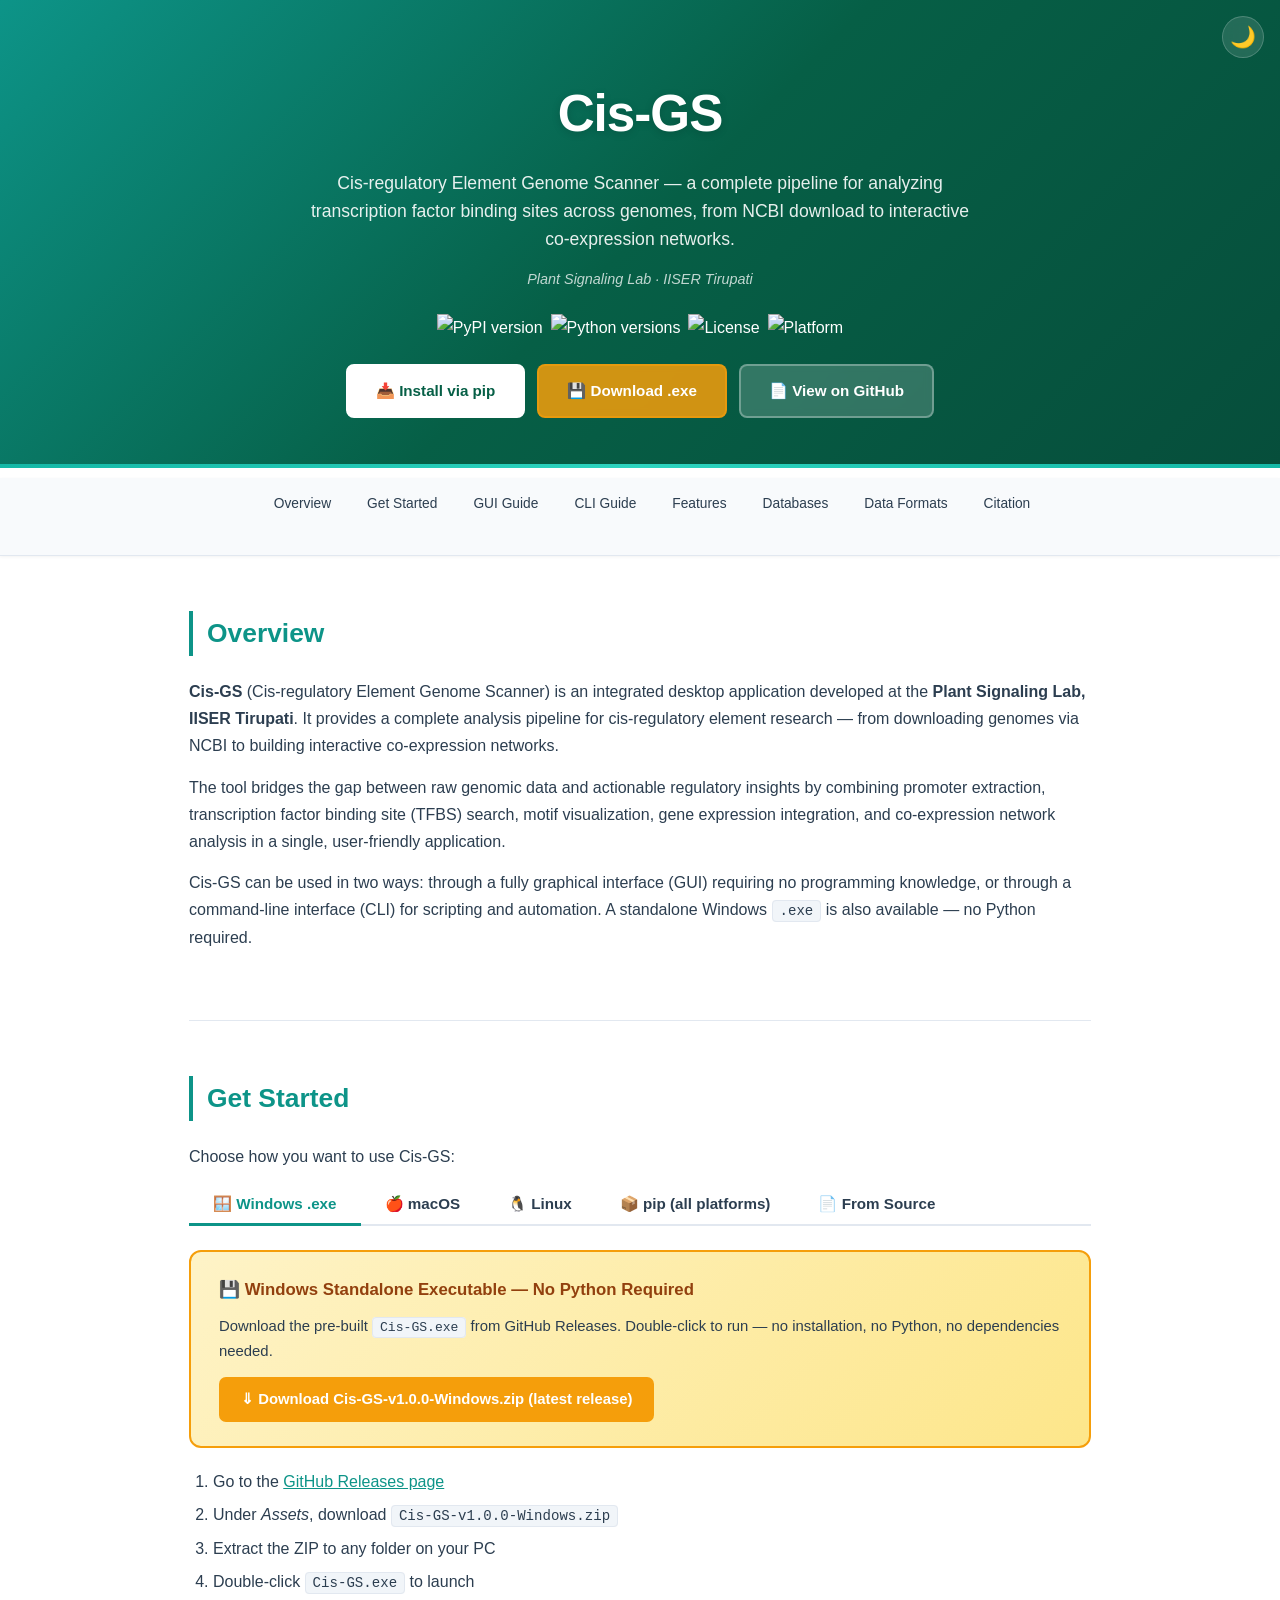
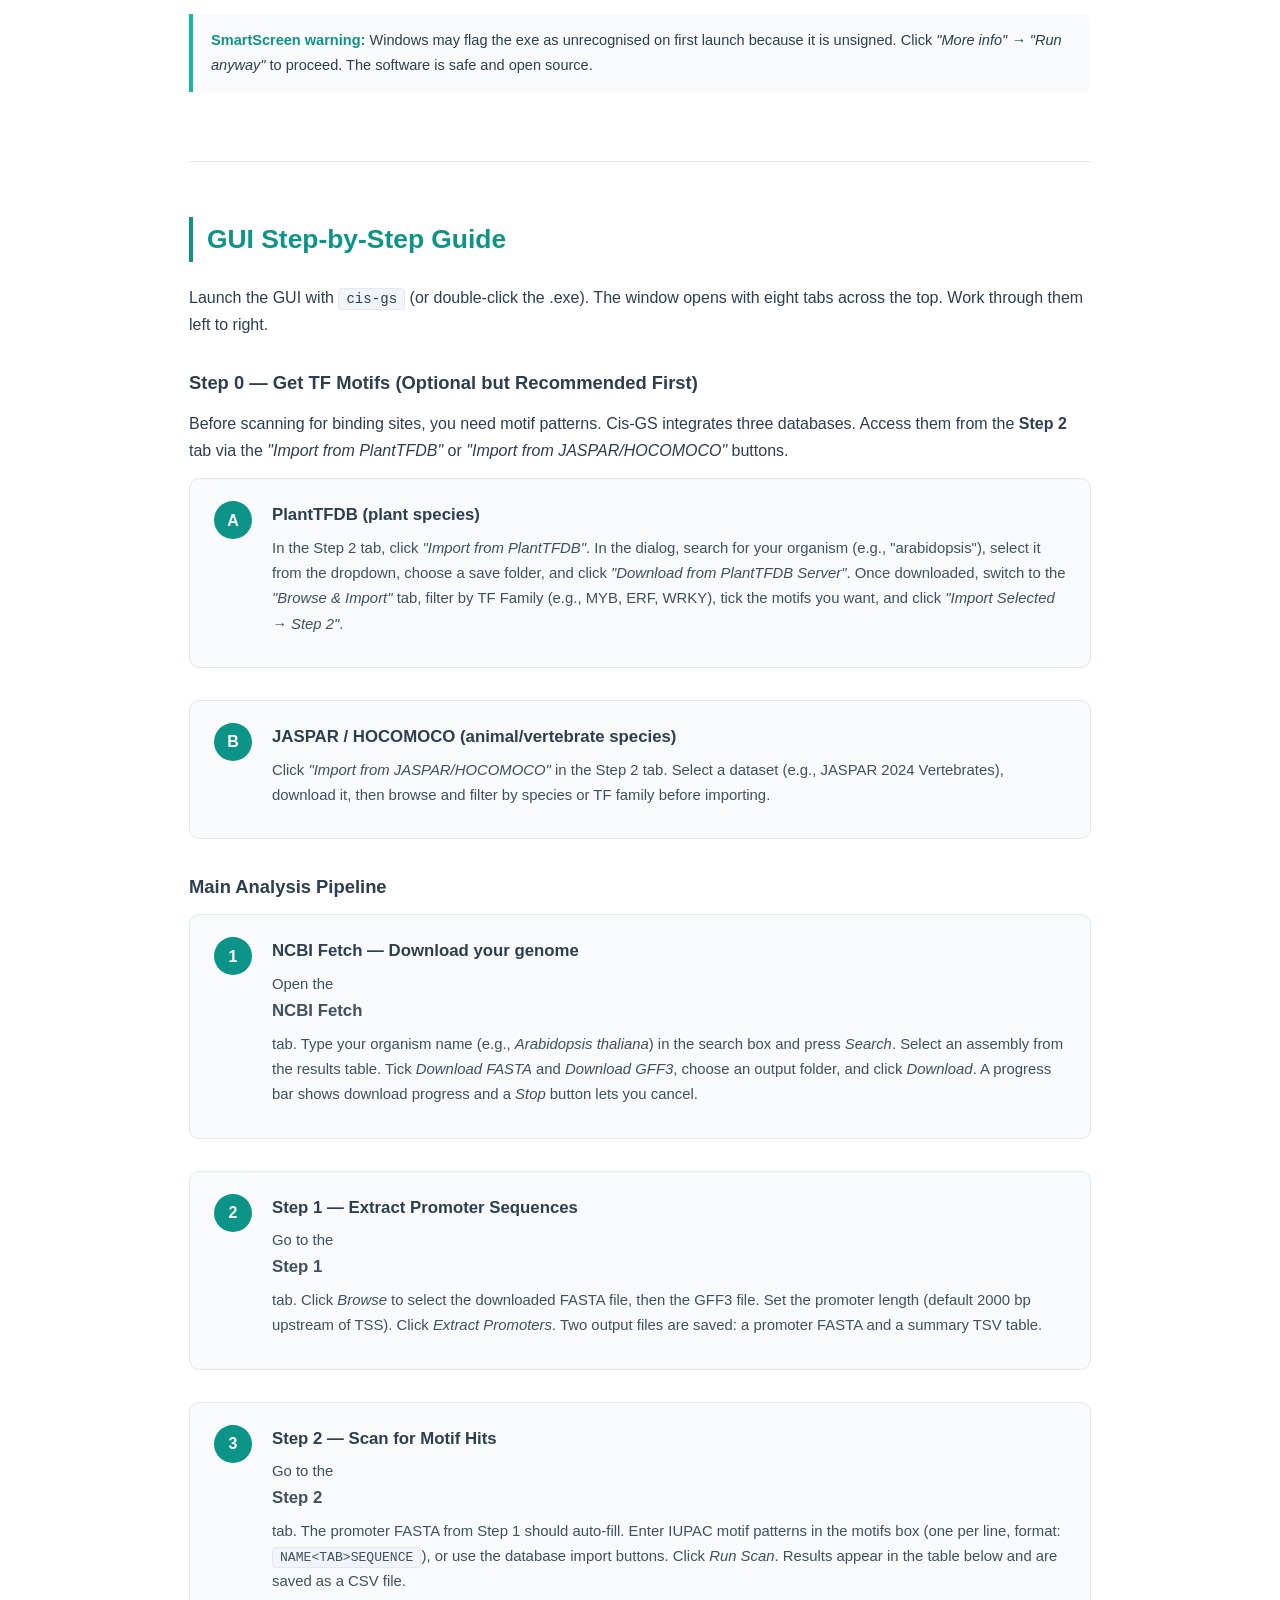
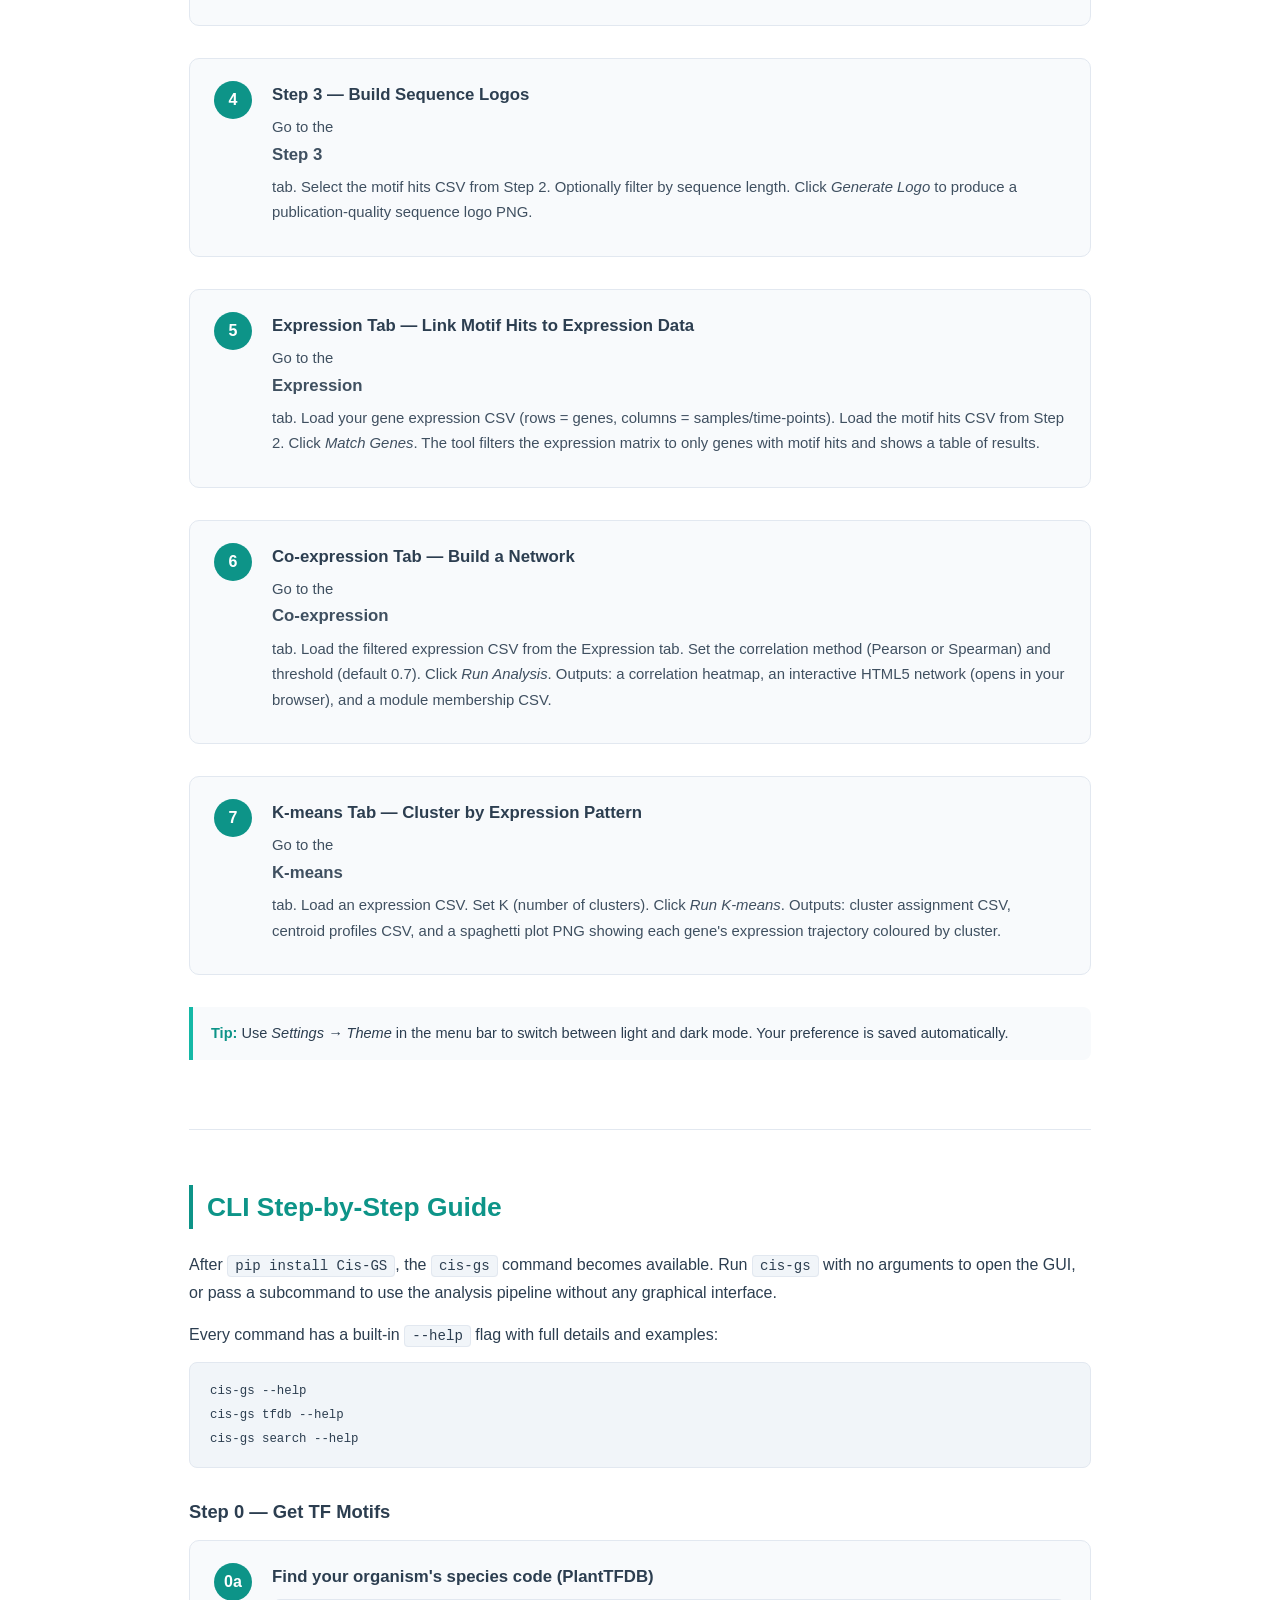
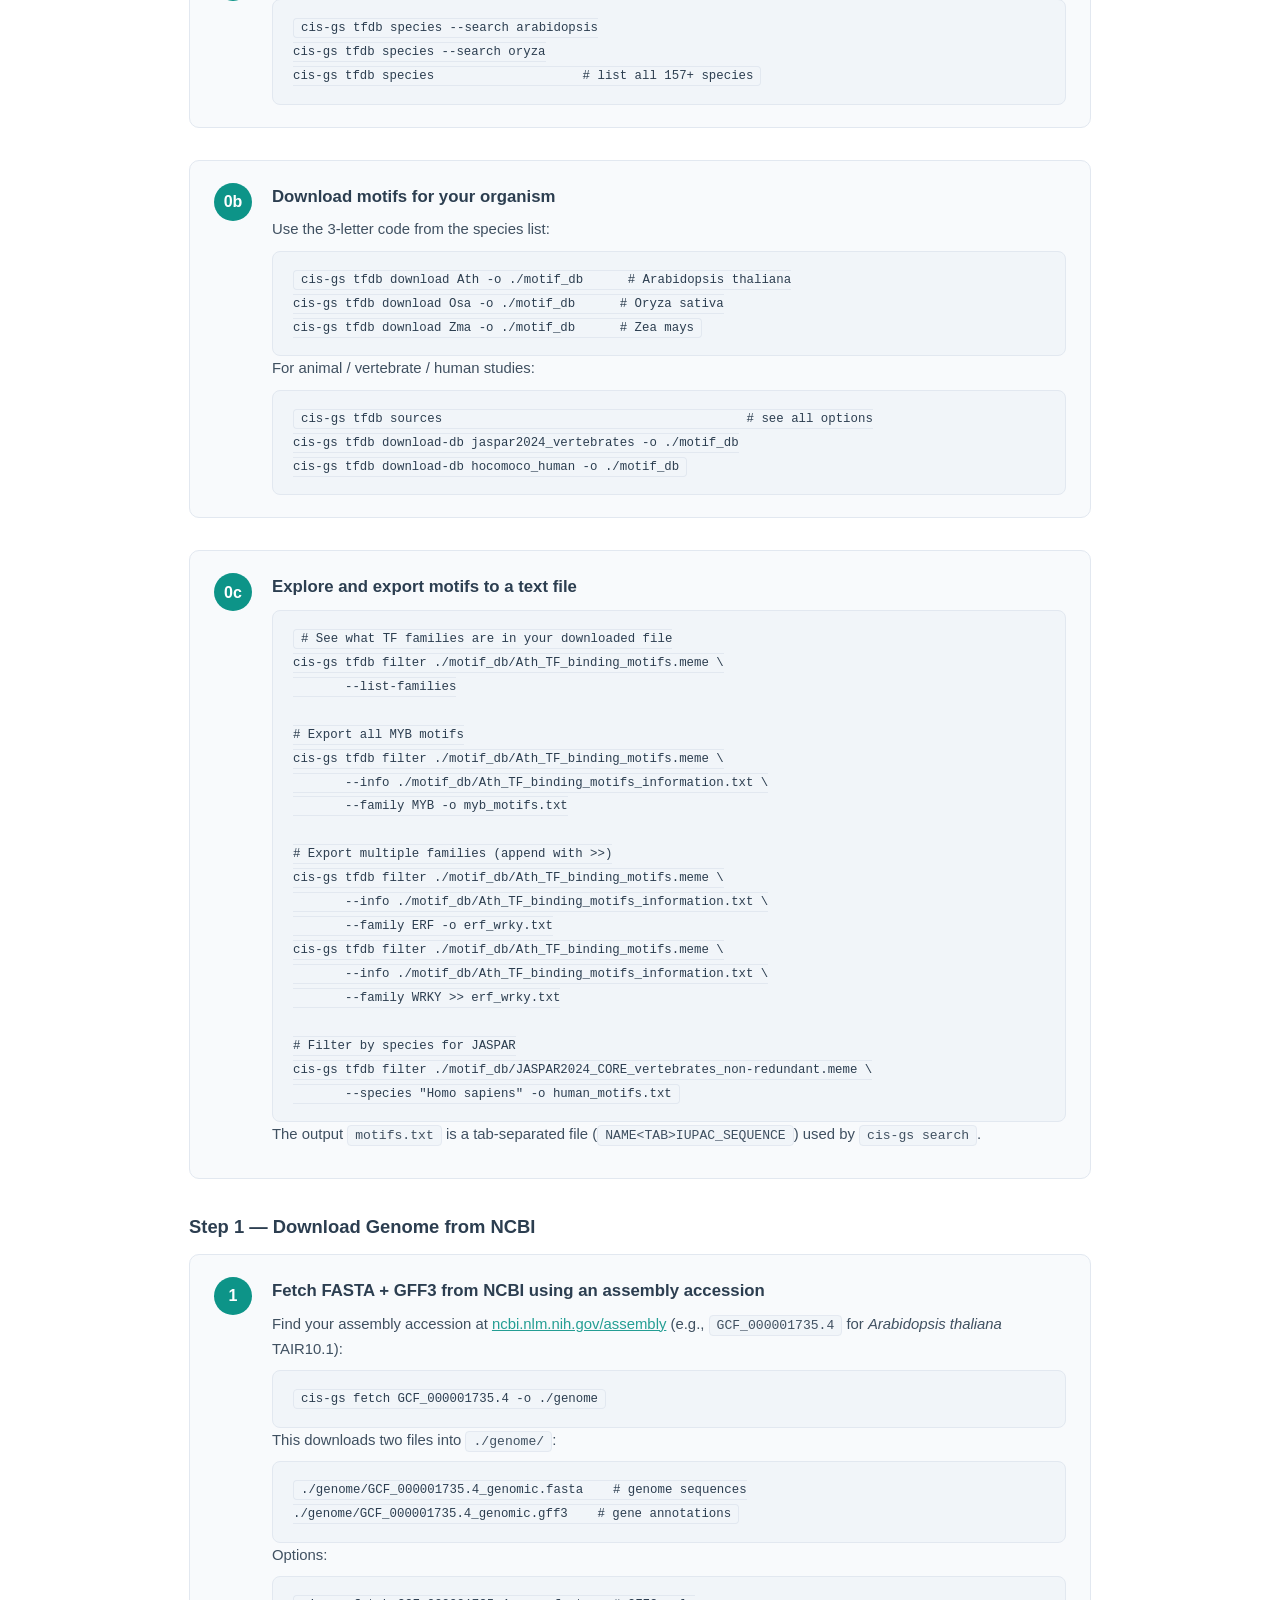
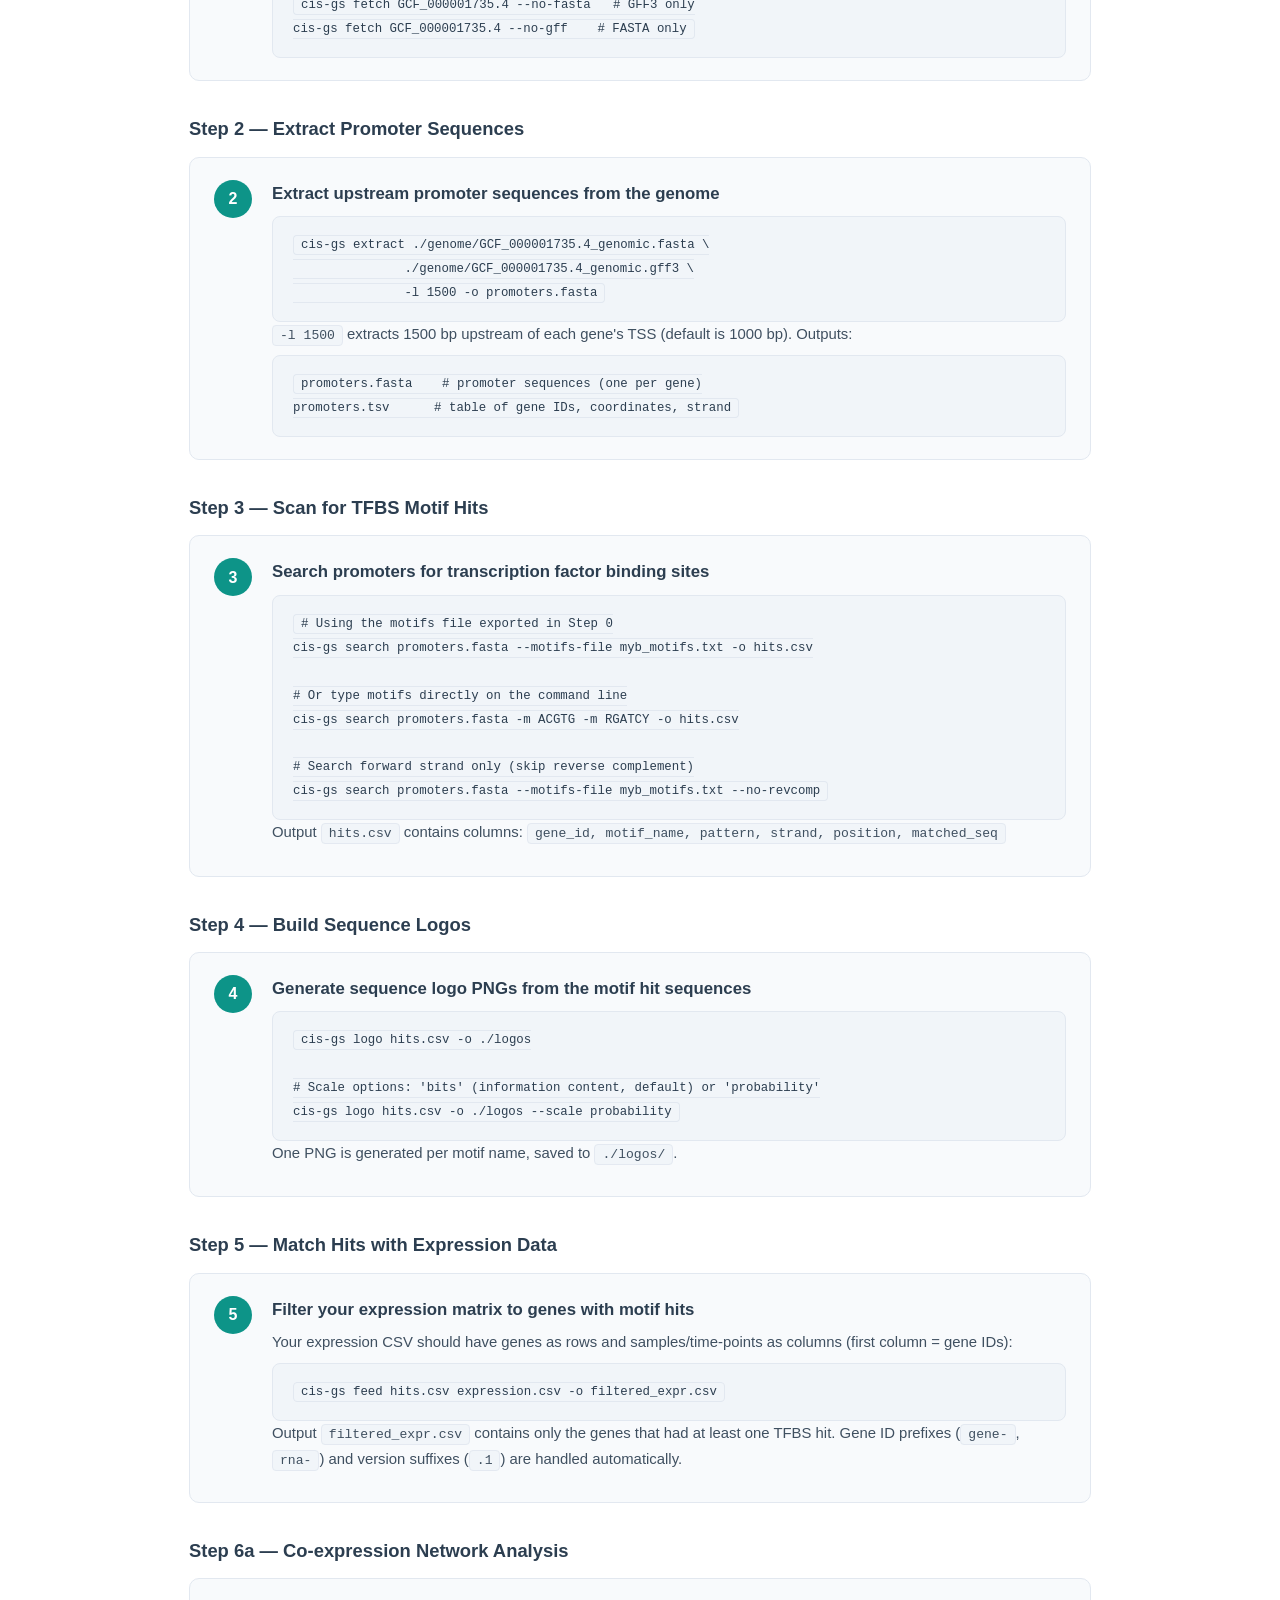
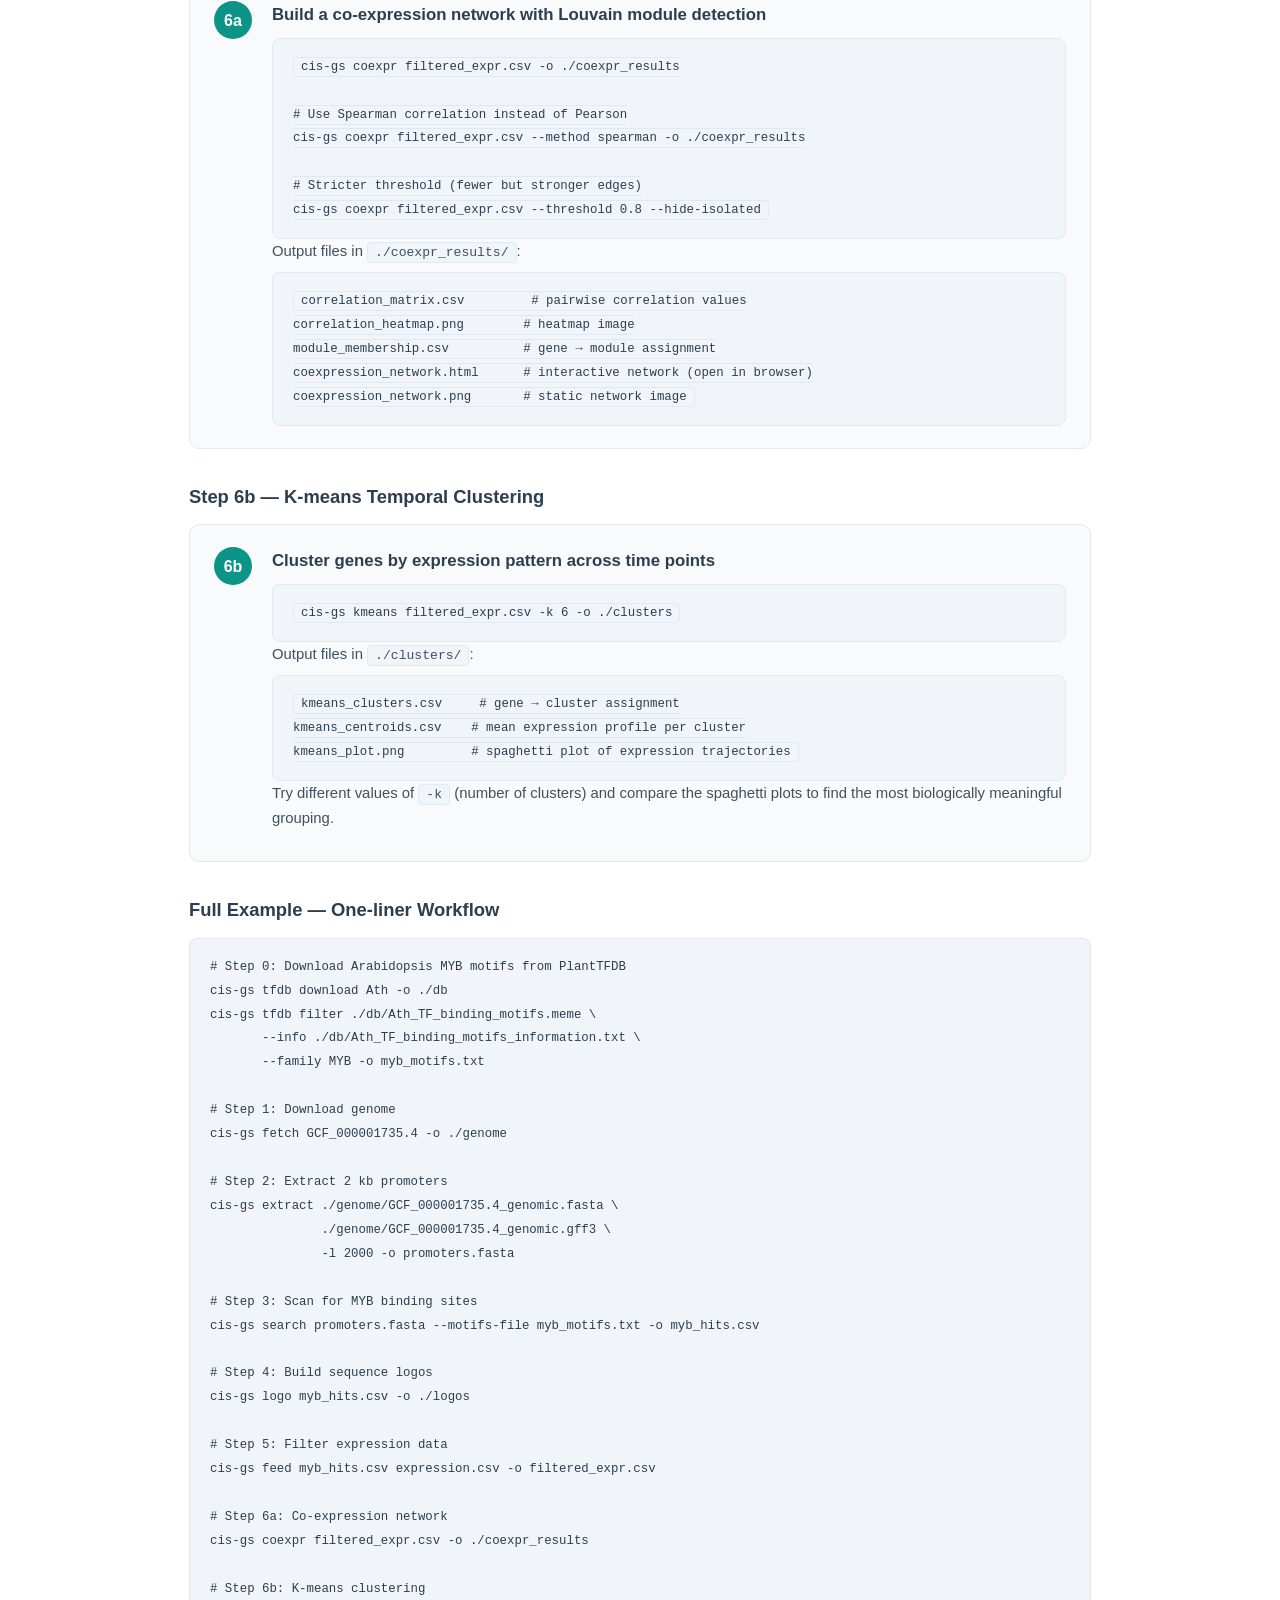
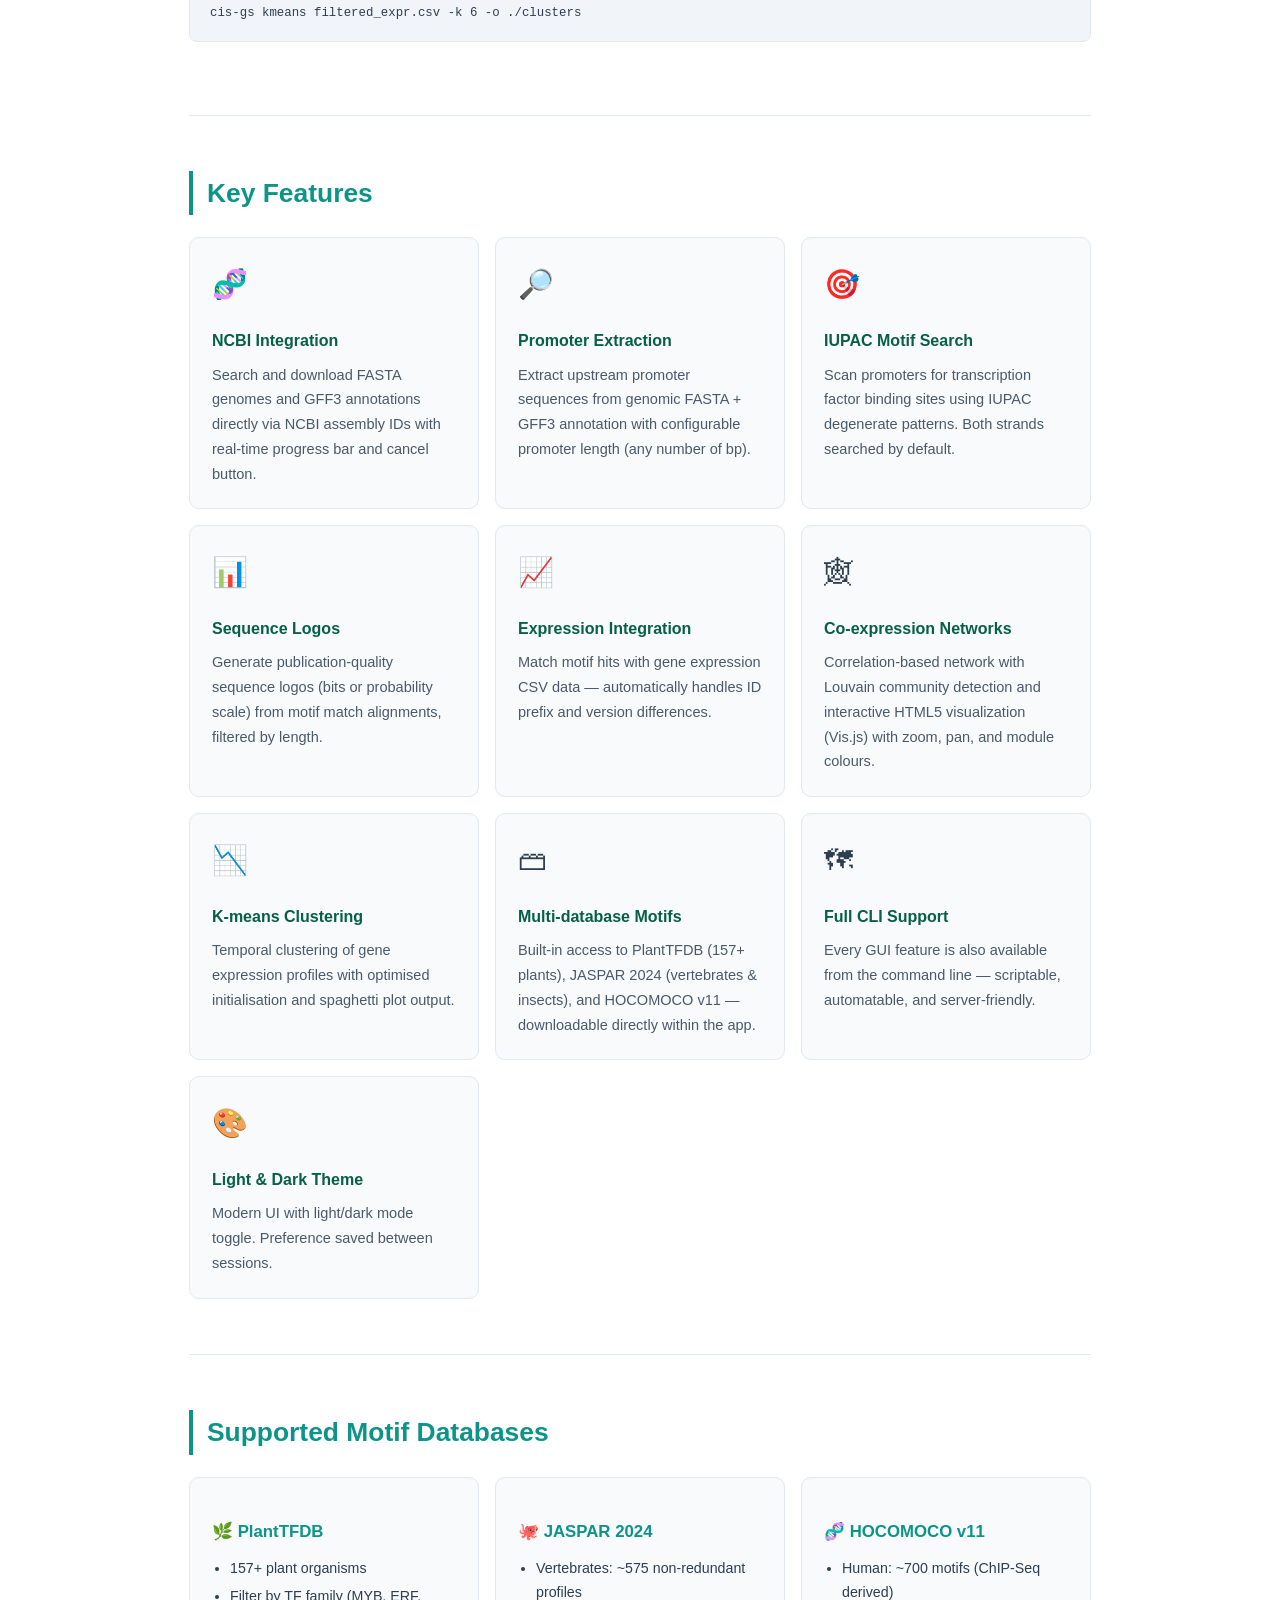
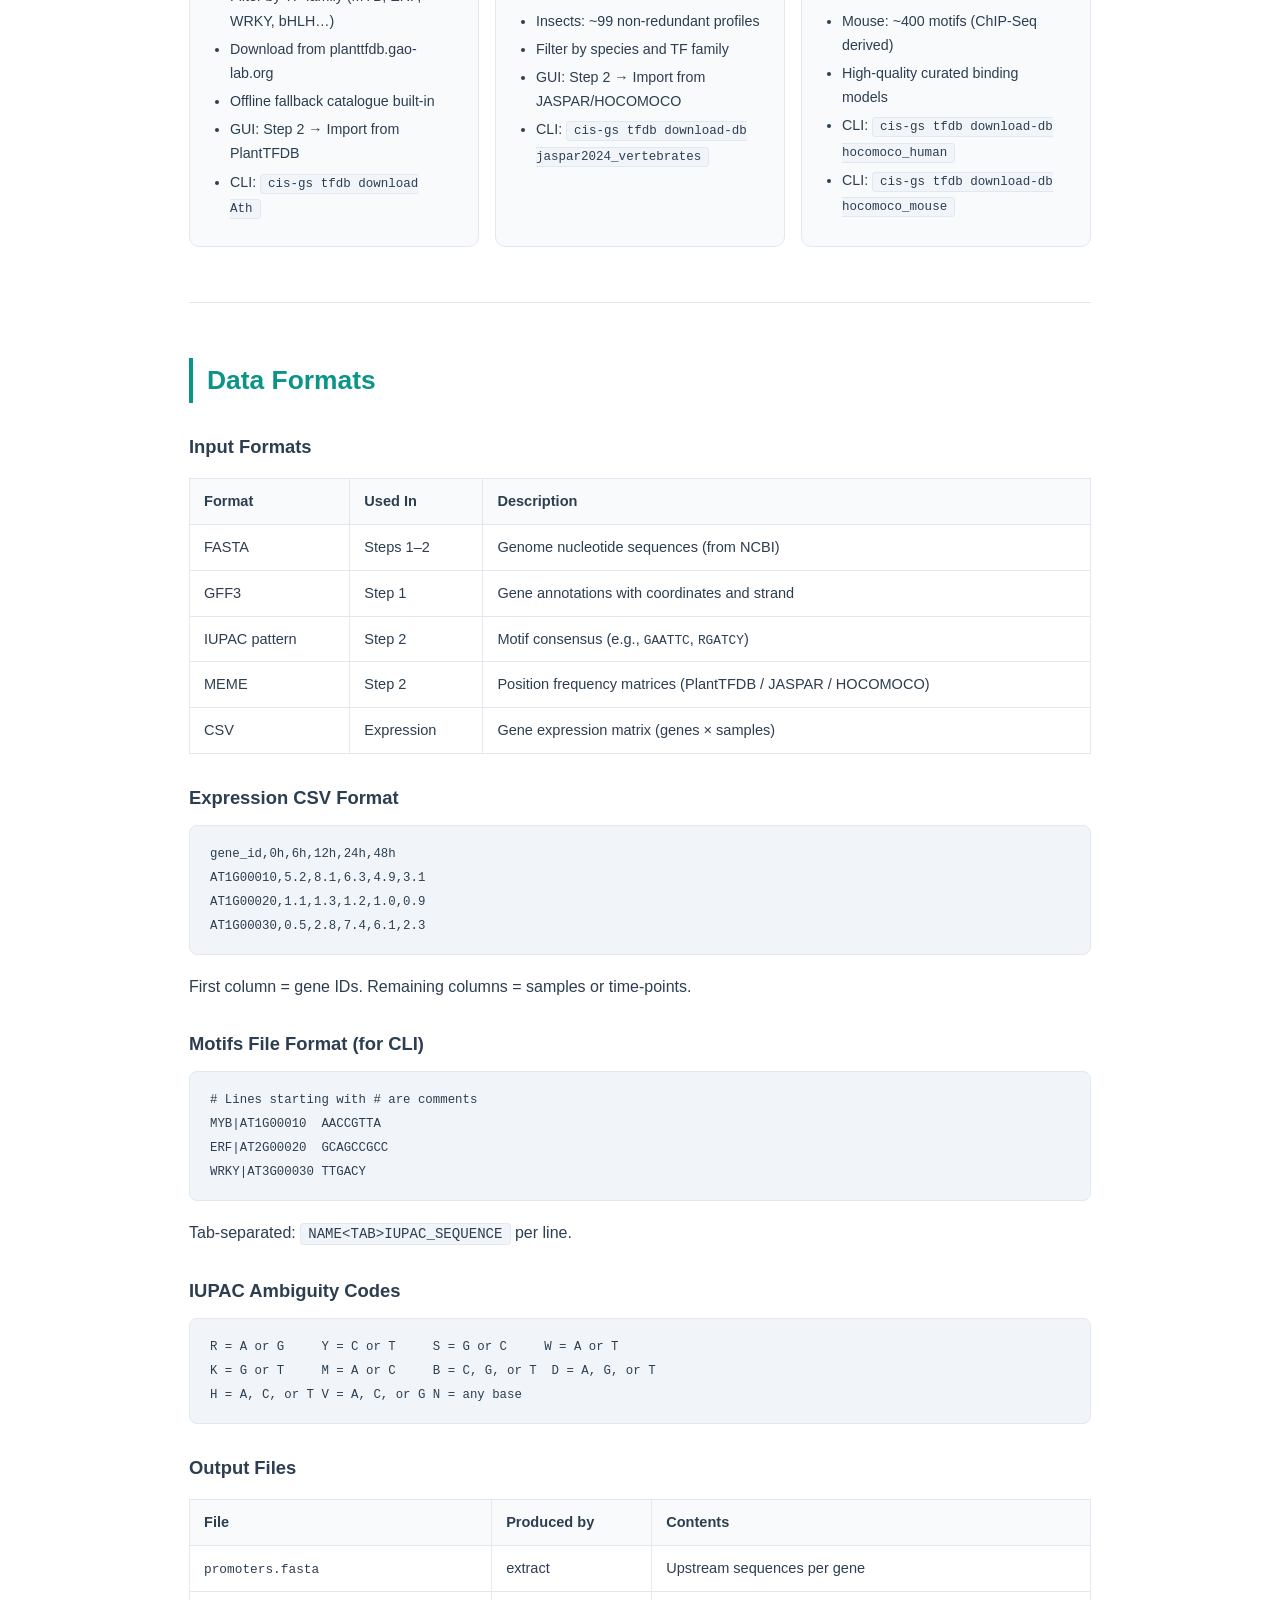
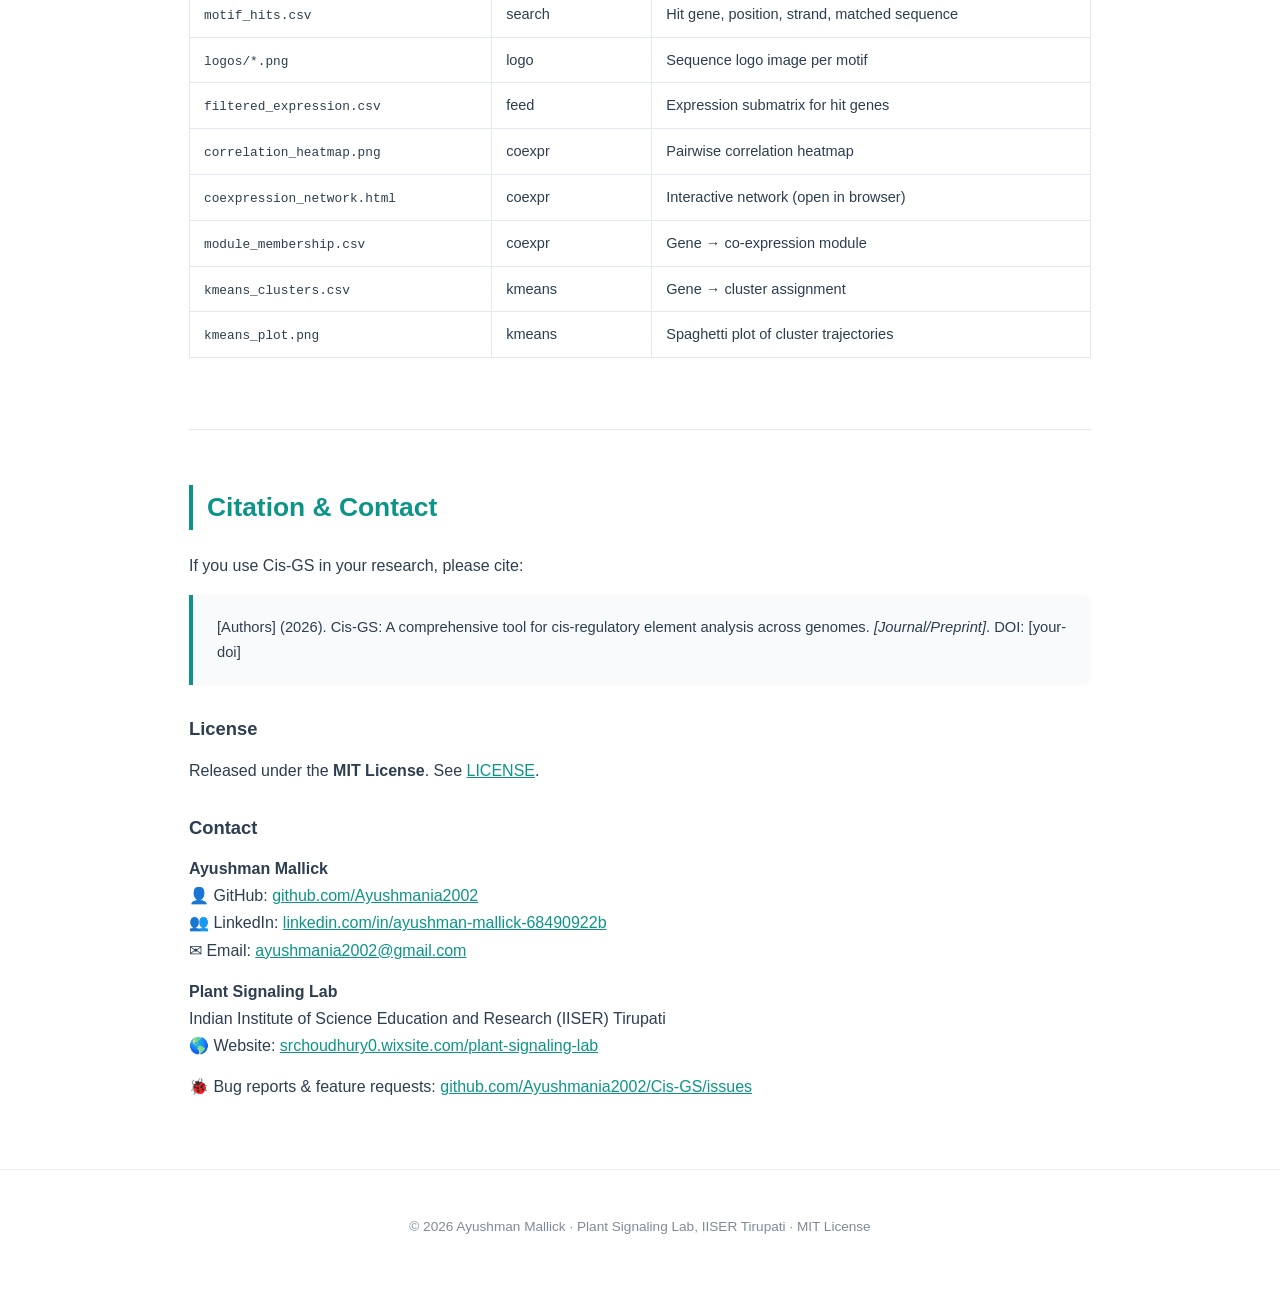
==== commit 966fc6cd: "Add Linux and macOS installation instructions" ====
--- a/docs/index.html
+++ b/docs/index.html
@@ -298,9 +298,11 @@
     <p>Choose how you want to use Cis-GS:</p>
 
     <div class="tab-bar">
-        <button class="tab-btn active" onclick="showTab('start','exe')">&#128190; Standalone .exe</button>
-        <button class="tab-btn" onclick="showTab('start','pip')">&#128229; pip install</button>
-        <button class="tab-btn" onclick="showTab('start','src')">&#128196; From Source</button>
+        <button class="tab-btn active" onclick="showTab('start','exe')">🪟 Windows .exe</button>
+        <button class="tab-btn" onclick="showTab('start','mac')">🍎 macOS</button>
+        <button class="tab-btn" onclick="showTab('start','linux')">🐧 Linux</button>
+        <button class="tab-btn" onclick="showTab('start','pip')">📦 pip (all platforms)</button>
+        <button class="tab-btn" onclick="showTab('start','src')">📄 From Source</button>
     </div>
 
     <div id="start-exe" class="tab-pane active">
@@ -311,34 +313,88 @@
                 Double-click to run — no installation, no Python, no dependencies needed.
             </p>
             <a href="https://github.com/Ayushmania2002/Cis-GS/releases/latest">
-                &#8659; Download Cis-GS.exe (latest release)
+                &#8659; Download Cis-GS-v1.0.0-Windows.zip (latest release)
             </a>
         </div>
         <ol>
             <li>Go to the <a href="https://github.com/Ayushmania2002/Cis-GS/releases/latest">GitHub Releases page</a></li>
-            <li>Download <code>Cis-GS.zip</code> (or <code>Cis-GS.exe</code>) under <em>Assets</em></li>
-            <li>If downloaded as a ZIP, extract it to any folder</li>
-            <li>Double-click <code>Cis-GS.exe</code> to launch the GUI</li>
+            <li>Under <em>Assets</em>, download <code>Cis-GS-v1.0.0-Windows.zip</code></li>
+            <li>Extract the ZIP to any folder on your PC</li>
+            <li>Double-click <code>Cis-GS.exe</code> to launch</li>
         </ol>
         <div class="note">
-            <strong>Note:</strong> Windows may show a SmartScreen warning on first launch because
-            the executable is unsigned. Click <em>"More info" &rarr; "Run anyway"</em> to proceed.
+            <strong>SmartScreen warning:</strong> Windows may flag the exe as unrecognised on first
+            launch because it is unsigned. Click <em>"More info" &rarr; "Run anyway"</em> to proceed.
+            The software is safe and open source.
+        </div>
+    </div>
+
+    <div id="start-mac" class="tab-pane">
+        <p>macOS does not have a standalone .exe. Use pip with Python 3.8 or newer.</p>
+        <h4>1. Install Python (if not already installed)</h4>
+        <p>The easiest way is via <a href="https://brew.sh" target="_blank">Homebrew</a>:</p>
+        <pre><code>brew install python</code></pre>
+        <p>Or download directly from <a href="https://www.python.org/downloads/" target="_blank">python.org</a>.</p>
+        <h4>2. Install Cis-GS</h4>
+        <pre><code>pip3 install Cis-GS</code></pre>
+        <h4>3. Launch the GUI</h4>
+        <pre><code>cis-gs</code></pre>
+        <p>If <code>cis-gs</code> is not found:</p>
+        <pre><code>python3 -m cis_gs</code></pre>
+        <div class="note">
+            <strong>PyQt5 install issue?</strong> Try upgrading pip first:
+            <pre><code>pip3 install --upgrade pip
+pip3 install PyQt5 Cis-GS</code></pre>
+        </div>
+    </div>
+
+    <div id="start-linux" class="tab-pane">
+        <p>Linux does not have a standalone .exe. Use pip with Python 3.8 or newer.</p>
+        <h4>Ubuntu / Debian</h4>
+        <pre><code>sudo apt update
+sudo apt install python3-pip python3-pyqt5
+pip3 install Cis-GS
+cis-gs</code></pre>
+
+        <h4>Fedora / RHEL / CentOS</h4>
+        <pre><code>sudo dnf install python3-pip python3-qt5
+pip3 install Cis-GS
+cis-gs</code></pre>
+
+        <h4>Arch Linux</h4>
+        <pre><code>sudo pacman -S python-pip python-pyqt5
+pip install Cis-GS
+cis-gs</code></pre>
+
+        <p>If <code>cis-gs</code> is not found after install:</p>
+        <pre><code>python3 -m cis_gs</code></pre>
+
+        <div class="note">
+            <strong>Headless server / SSH?</strong> The GUI requires a desktop display (X11 or Wayland).
+            On a remote server without a display, use the CLI only — all analysis steps are fully
+            supported without opening the GUI:
+            <pre><code>cis-gs fetch GCF_000001735.4 -o ./genome
+cis-gs extract genome.fasta genome.gff3
+cis-gs search promoters.fasta --motifs-file motifs.txt
+# etc.</code></pre>
         </div>
     </div>
 
     <div id="start-pip" class="tab-pane">
-        <p>Requires Python 3.8 or newer. All dependencies install automatically.</p>
+        <p>Works on Windows, macOS, and Linux. Requires Python 3.8 or newer.</p>
         <div class="install-highlight">
             <strong>Install from PyPI</strong>
             <pre><code>pip install Cis-GS</code></pre>
         </div>
-        <p>Then launch the GUI:</p>
+        <p>Launch the GUI:</p>
         <pre><code>cis-gs</code></pre>
-        <p>Or if the <code>cis-gs</code> command is not found (common on some systems):</p>
-        <pre><code>python -m cis_gs</code></pre>
-        <p>To also get the CLI tools (same package, no extra install needed):</p>
-        <pre><code>cis-gs --help            # see all commands
-cis-gs fetch --help      # help for a specific command</code></pre>
+        <p>If <code>cis-gs</code> is not found:</p>
+        <pre><code>python -m cis_gs     # Windows
+python3 -m cis_gs    # macOS / Linux</code></pre>
+        <p>See all CLI commands:</p>
+        <pre><code>cis-gs --help
+cis-gs tfdb --help
+cis-gs search --help</code></pre>
     </div>
 
     <div id="start-src" class="tab-pane">
